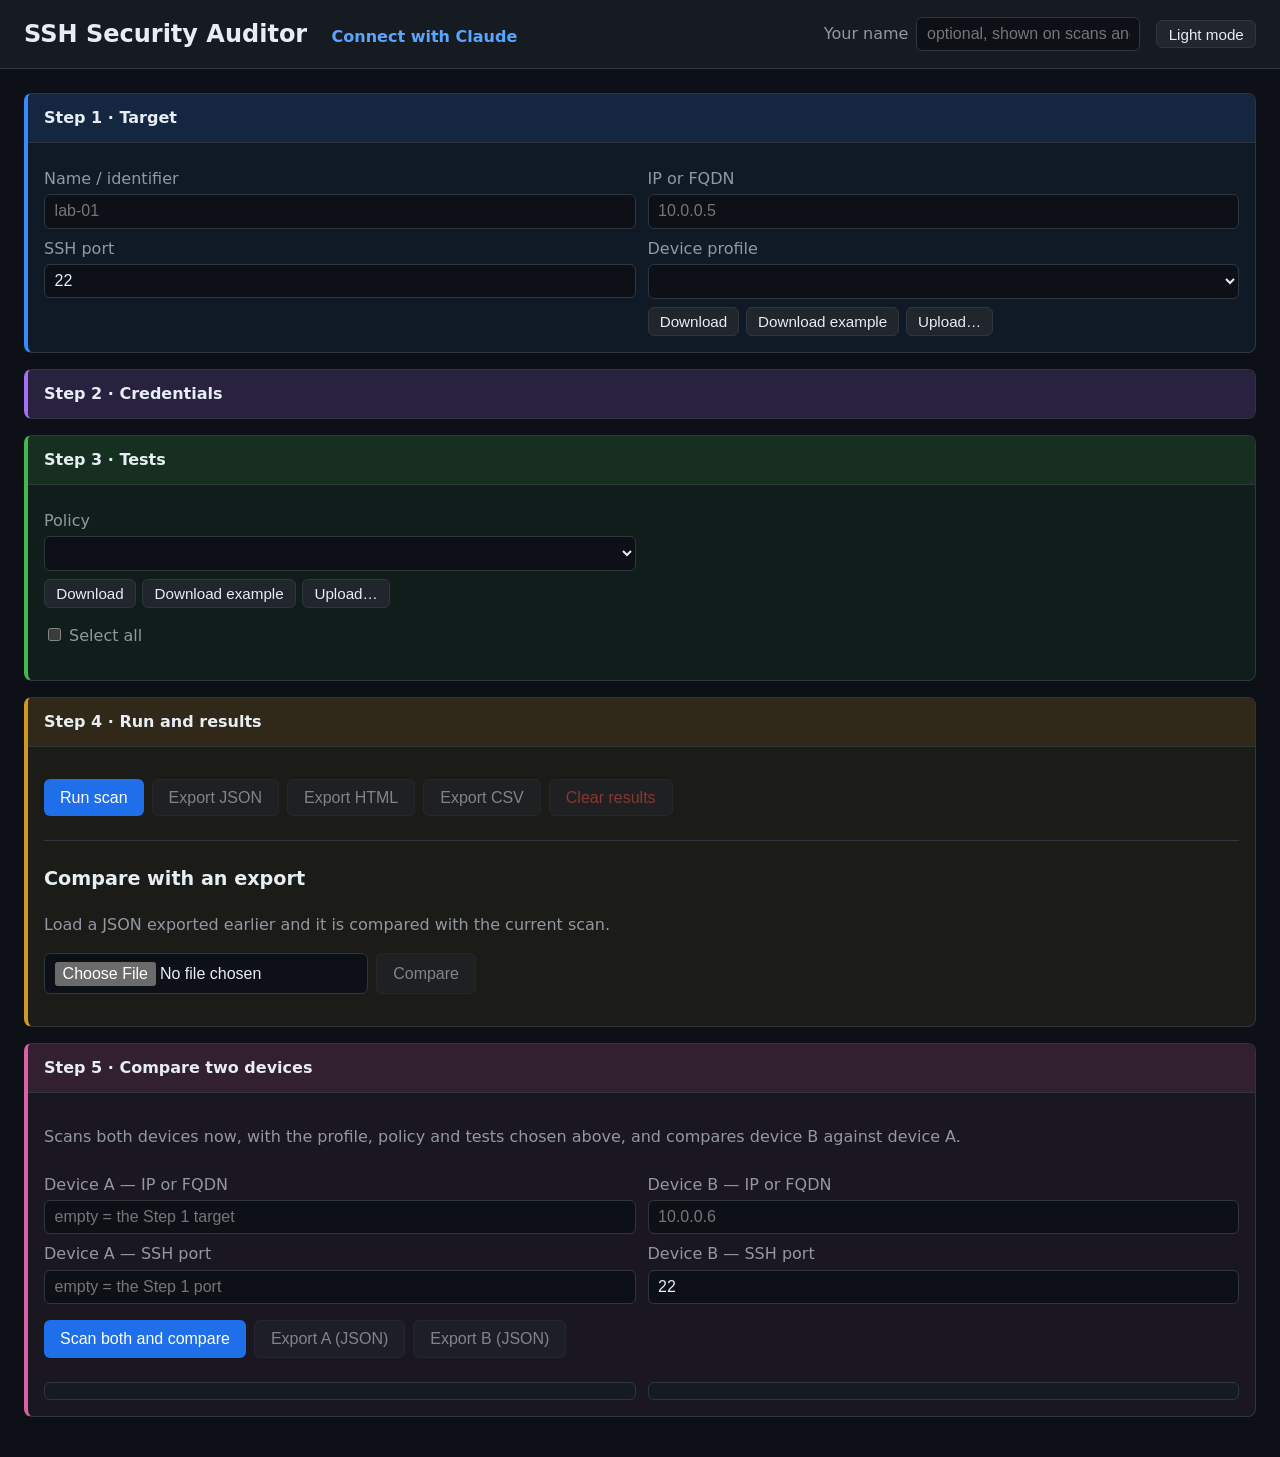
==== ssh_auditor/web/static/index.html @ 2189fa5f "naal2" ====
<!doctype html>
<html lang="en">
<head>
  <meta charset="utf-8">
  <meta name="viewport" content="width=device-width, initial-scale=1">
  <title>SSH Security Auditor</title>
  <script>
    // Dark by default; apply a saved "light" choice before the page paints.
    try { if (localStorage.getItem("sshAuditor.theme") === "light") document.documentElement.dataset.theme = "light"; } catch (_) {}
  </script>
  <style>
    :root { color-scheme:dark;
            --fg:#e6edf3; --mut:#9198a1; --bd:#30363d; --bg:#0d1117; --pan:#161b22; --btn:#21262d;
            --pass:#3fb950; --warn:#d29922; --fail:#f85149; --info:#58a6ff; --skip:#9198a1; }
    :root[data-theme="light"] { color-scheme:light;
            --fg:#1f2328; --mut:#59636e; --bd:#d0d7de; --bg:#ffffff; --pan:#f6f8fa; --btn:#f6f8fa;
            --pass:#1a7f37; --warn:#9a6700; --fail:#cf222e; --info:#0969da; --skip:#59636e; }
    * { box-sizing:border-box; }
    body { font-family:system-ui,-apple-system,sans-serif; margin:0; color:var(--fg);
           background:var(--bg); line-height:1.5; }
    header { background:var(--pan); border-bottom:1px solid var(--bd); padding:1rem 1.5rem;
             display:flex; align-items:center; gap:1rem; flex-wrap:wrap; }
    header h1 { margin:0; font-size:1.5rem; flex:1; }
    header a { color:var(--info); text-decoration:none; font-size:1rem; margin-left:1rem; }
    header .me { display:flex; align-items:center; gap:.5rem; margin:0; color:var(--mut); }
    header .me input { width:14rem; }
    main { padding:1.5rem; }
    /* Each step has its own accent; tints are mixed with the theme background, so they
       work in dark and light. */
    .step { --accent:var(--info); border:1px solid var(--bd); border-left:4px solid var(--accent);
            border-radius:8px; margin-bottom:1rem;
            background:color-mix(in srgb, var(--accent) 7%, var(--bg)); }
    .step.s1 { --accent:#388bfd; } .step.s2 { --accent:#a371f7; } .step.s3 { --accent:#3fb950; }
    .step.s4 { --accent:#d29922; } .step.s5 { --accent:#db61a2; }
    .step > summary { cursor:pointer; padding:.75rem 1rem; font-weight:600; list-style:none;
                      background:color-mix(in srgb, var(--accent) 18%, var(--bg)); border-radius:4px 8px 8px 4px; }
    .step[open] > summary { border-bottom:1px solid var(--bd); border-radius:4px 8px 0 0; }
    .step > div { padding:1rem; }
    label { display:block; font-size:1rem; color:var(--mut); margin:.5rem 0 .2rem; }
    input, select { width:100%; padding:.45rem .6rem; border:1px solid var(--bd); border-radius:6px;
                    font-size:1rem; background:var(--bg); color:var(--fg); }
    .row { display:grid; grid-template-columns:1fr 1fr; gap:.75rem; }
    .tests { display:grid; grid-template-columns:1fr; gap:.4rem; }
    .tests label { display:flex; align-items:center; gap:.5rem; color:var(--fg); margin:0;
                   font-size:1.05rem; }
    .tests input { width:auto; }
    button { background:#1f6feb; color:#fff; border:0; border-radius:6px; padding:.55rem 1rem;
             font-size:1rem; cursor:pointer; }
    button.sec { background:var(--btn); color:var(--fg); border:1px solid var(--bd); }
    button.small { padding:.3rem .7rem; font-size:.95rem; }
    button.danger { color:var(--fail); }
    button:disabled { opacity:.5; cursor:not-allowed; }
    .bar { display:flex; gap:.5rem; flex-wrap:wrap; margin:1rem 0; }
    .tools { display:flex; gap:.4rem; flex-wrap:wrap; margin-top:.5rem; }
    .itemmeta { margin-top:.3rem; }
    .ok { color:var(--pass); } .err { color:var(--fail); }
    .muted { color:var(--mut); font-size:1rem; }
    table { border-collapse:collapse; width:100%; margin-top:.5rem; }
    th,td { border:1px solid var(--bd); padding:.4rem .6rem; text-align:left; font-size:1rem;
            vertical-align:top; overflow-wrap:break-word; }
    .tw { overflow-x:auto; }
    th { background:var(--pan); }
    .st { font-weight:700; white-space:nowrap; }
    .PASS{color:var(--pass)} .WARN{color:var(--warn)} .FAIL{color:var(--fail)}
    .ERROR{color:var(--fail)} .INFO{color:var(--info)} .SKIP{color:var(--skip)}
    #log, .log { font-family:ui-monospace,monospace; font-size:.95rem; background:var(--pan);
           border:1px solid var(--bd); border-radius:6px; padding:.5rem; max-height:150px;
           overflow:auto; white-space:pre-wrap; margin:0; }
    .logtitle { font-weight:600; margin:.5rem 0 .25rem; }
    tr.chg td { background:rgba(56,139,253,.10); }
    .cmph { margin:1.75rem 0 .25rem; font-size:1.1rem; }
    .mono { font-family:ui-monospace,monospace; font-size:.9rem; }
    .hash { overflow-wrap:anywhere; }
    .only { background:color-mix(in srgb, var(--warn) 28%, transparent); border-radius:3px; padding:0 .2rem; }
    td details > summary { cursor:pointer; color:var(--mut); }
  </style>
</head>
<body>
  <header>
    <h1>SSH Security Auditor
      <a href="/claude.html">Connect with Claude</a>
    </h1>
    <label class="me">Your name
      <input id="engineer" placeholder="optional, shown on scans and uploads" autocomplete="name">
    </label>
    <button class="sec small" id="themeBtn" type="button">Light mode</button>
  </header>
  <main>
    <details class="step s1" open>
      <summary>Step 1 · Target</summary>
      <div>
        <div class="row">
          <div><label for="name">Name / identifier</label><input id="name" placeholder="lab-01"></div>
          <div><label for="host">IP or FQDN</label><input id="host" placeholder="10.0.0.5"></div>
        </div>
        <div class="row">
          <div><label for="port">SSH port</label><input id="port" type="number" value="22"></div>
          <div>
            <label for="profile">Device profile</label>
            <select id="profile"></select>
            <div class="itemmeta muted" id="profileMeta"></div>
            <div class="tools" data-kind="profiles">
              <button class="sec small" data-act="download">Download</button>
              <button class="sec small" data-act="example">Download example</button>
              <button class="sec small" data-act="upload">Upload…</button>
              <button class="sec small danger" data-act="delete" hidden>Delete</button>
              <input type="file" accept=".yaml,.yml" hidden>
            </div>
            <div class="muted" id="profileMsg"></div>
          </div>
        </div>
      </div>
    </details>

    <details class="step s2">
      <summary>Step 2 · Credentials</summary>
      <div>
        <p class="muted">Phase 1 only runs unauthenticated tests (negotiation and network
        inventory). Login arrives in Phase 3; a <strong>Save</strong> button will appear here
        to remember the password in this browser.</p>
      </div>
    </details>

    <details class="step s3" open>
      <summary>Step 3 · Tests</summary>
      <div>
        <div class="row">
          <div>
            <label for="policy">Policy</label>
            <select id="policy"></select>
            <div class="itemmeta muted" id="policyMeta"></div>
            <div class="tools" data-kind="policies">
              <button class="sec small" data-act="download">Download</button>
              <button class="sec small" data-act="example">Download example</button>
              <button class="sec small" data-act="upload">Upload…</button>
              <button class="sec small danger" data-act="delete" hidden>Delete</button>
              <input type="file" accept=".yaml,.yml" hidden>
            </div>
            <div class="muted" id="policyMsg"></div>
          </div>
        </div>
        <div class="bar">
          <label style="margin:0"><input type="checkbox" id="selall" style="width:auto"> Select all</label>
        </div>
        <div class="tests" id="tests"></div>
      </div>
    </details>

    <details class="step s4" open>
      <summary>Step 4 · Run and results</summary>
      <div>
        <div class="bar">
          <button id="run">Run scan</button>
          <button class="sec" id="exportJson" disabled>Export JSON</button>
          <button class="sec" id="exportHtml" disabled>Export HTML</button>
          <button class="sec" id="exportCsv" disabled>Export CSV</button>
          <button class="sec danger" id="clearResults" disabled>Clear results</button>
        </div>
        <div id="status" class="muted"></div>
        <div id="log" hidden></div>
        <div id="results"></div>
        <hr style="margin:1.5rem 0;border:0;border-top:1px solid var(--bd)">
        <h3 style="font-size:1.2rem">Compare with an export</h3>
        <p class="muted">Load a JSON exported earlier and it is compared with the current scan.</p>
        <div class="bar">
          <input type="file" id="cmpFile" accept="application/json" style="width:auto">
          <button class="sec" id="cmpBtn" disabled>Compare</button>
        </div>
        <div id="compare"></div>
      </div>
    </details>

    <details class="step s5" open>
      <summary>Step 5 · Compare two devices</summary>
      <div>
        <p class="muted">Scans both devices now, with the profile, policy and tests chosen
        above, and compares device B against device A.</p>
        <div class="row">
          <div><label for="hostA">Device A — IP or FQDN</label>
            <input id="hostA" placeholder="empty = the Step 1 target"></div>
          <div><label for="hostB">Device B — IP or FQDN</label>
            <input id="hostB" placeholder="10.0.0.6"></div>
        </div>
        <div class="row">
          <div><label for="portA">Device A — SSH port</label>
            <input id="portA" type="number" placeholder="empty = the Step 1 port"></div>
          <div><label for="portB">Device B — SSH port</label>
            <input id="portB" type="number" value="22"></div>
        </div>
        <div class="bar">
          <button id="liveRun">Scan both and compare</button>
          <button class="sec" id="liveExportA" disabled>Export A (JSON)</button>
          <button class="sec" id="liveExportB" disabled>Export B (JSON)</button>
        </div>
        <div id="liveStatus" class="muted"></div>
        <div class="row" id="liveLogs" hidden>
          <div><div class="logtitle" id="logTitleA"></div><pre id="logA" class="log"></pre></div>
          <div><div class="logtitle" id="logTitleB"></div><pre id="logB" class="log"></pre></div>
        </div>
        <div id="liveCompare"></div>
      </div>
    </details>
  </main>
  <script src="/theme.js"></script>
  <script src="/app.js"></script>
</body>
</html>
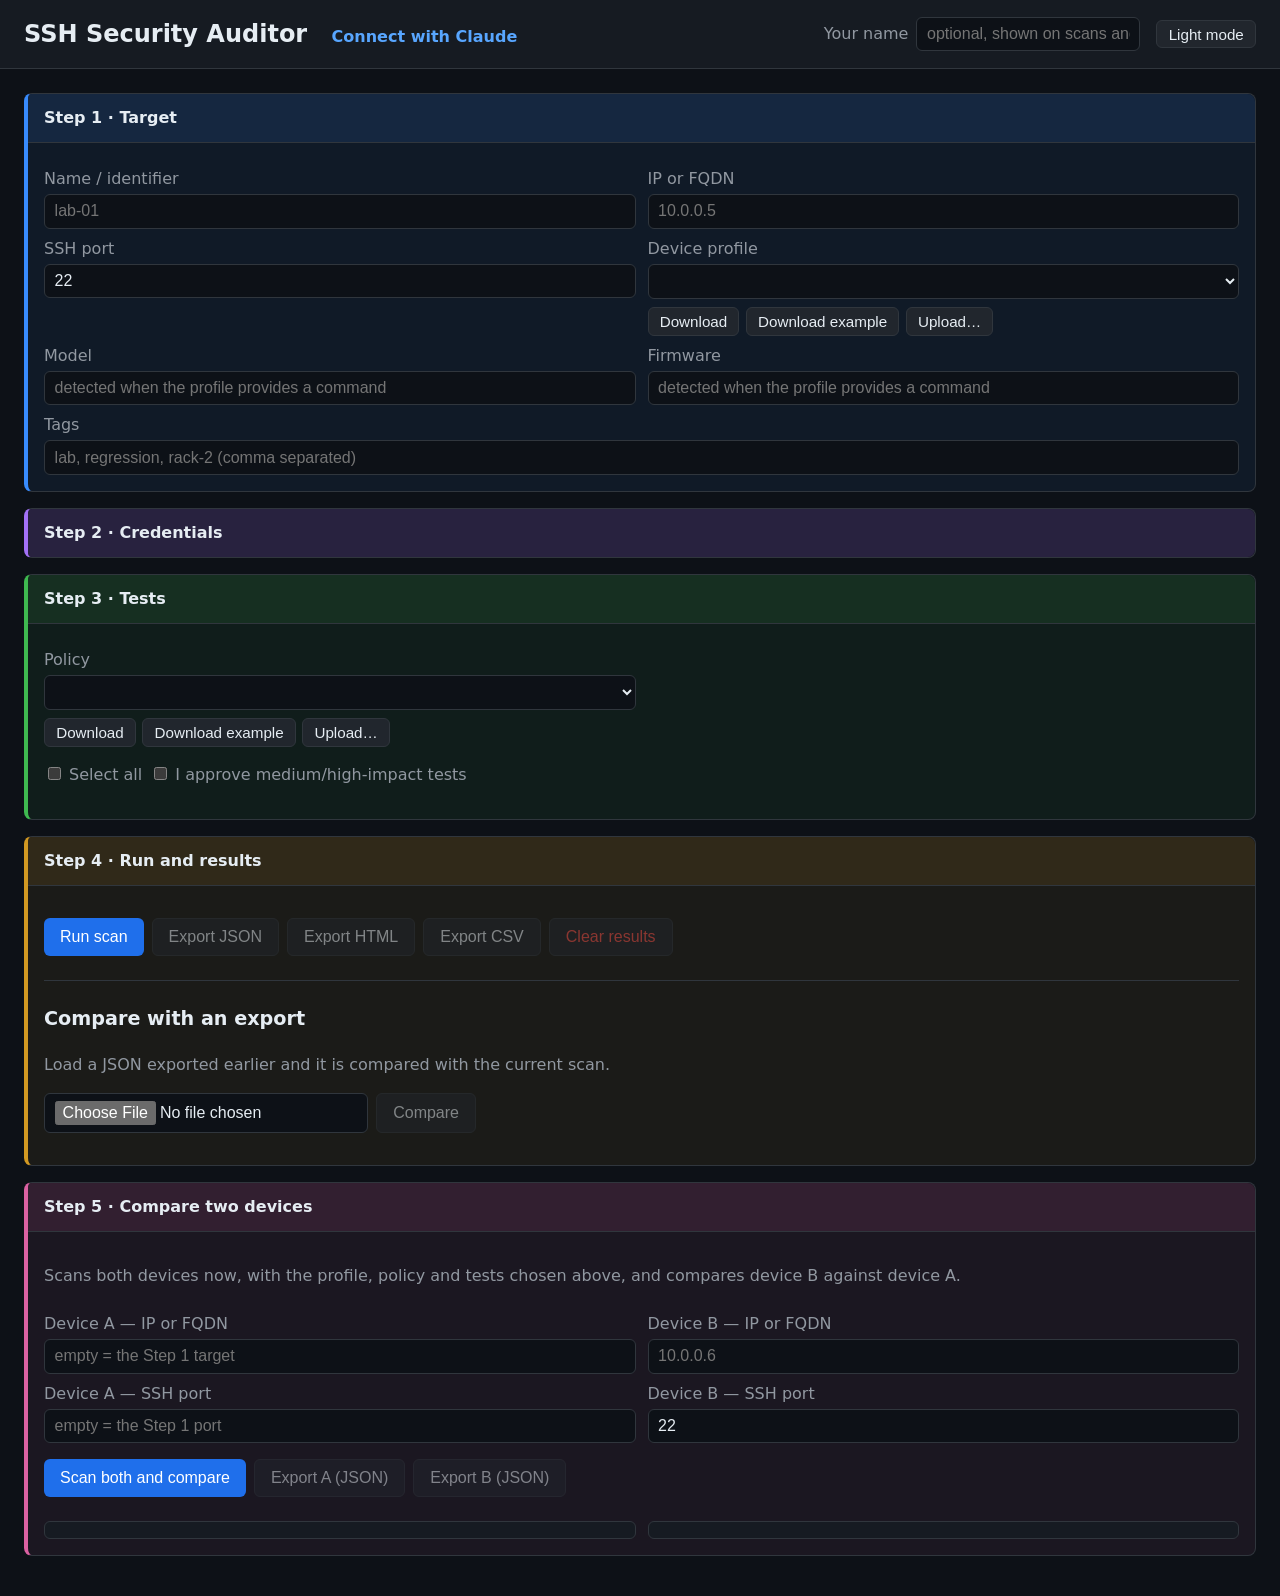
==== commit 95b60217: "ss" ====
--- a/ssh_auditor/web/static/index.html
+++ b/ssh_auditor/web/static/index.html
@@ -37,8 +37,9 @@
     .step[open] > summary { border-bottom:1px solid var(--bd); border-radius:4px 8px 0 0; }
     .step > div { padding:1rem; }
     label { display:block; font-size:1rem; color:var(--mut); margin:.5rem 0 .2rem; }
-    input, select { width:100%; padding:.45rem .6rem; border:1px solid var(--bd); border-radius:6px;
+    input, select, textarea { width:100%; padding:.45rem .6rem; border:1px solid var(--bd); border-radius:6px;
                     font-size:1rem; background:var(--bg); color:var(--fg); }
+    textarea { min-height:7rem; resize:vertical; font-family:ui-monospace,monospace; }
     .row { display:grid; grid-template-columns:1fr 1fr; gap:.75rem; }
     .tests { display:grid; grid-template-columns:1fr; gap:.4rem; }
     .tests label { display:flex; align-items:center; gap:.5rem; color:var(--fg); margin:0;
@@ -94,7 +95,7 @@
           <div><label for="host">IP or FQDN</label><input id="host" placeholder="10.0.0.5"></div>
         </div>
         <div class="row">
-          <div><label for="port">SSH port</label><input id="port" type="number" value="22"></div>
+          <div><label for="port">SSH port</label><input id="port" type="number" min="1" max="65535" value="22"></div>
           <div>
             <label for="profile">Device profile</label>
             <select id="profile"></select>
@@ -109,15 +110,63 @@
             <div class="muted" id="profileMsg"></div>
           </div>
         </div>
+        <div class="row">
+          <div><label for="model">Model</label><input id="model" placeholder="detected when the profile provides a command"></div>
+          <div><label for="firmware">Firmware</label><input id="firmware" placeholder="detected when the profile provides a command"></div>
+        </div>
+        <label for="tags">Tags</label><input id="tags" placeholder="lab, regression, rack-2 (comma separated)">
       </div>
     </details>
 
     <details class="step s2">
       <summary>Step 2 · Credentials</summary>
       <div>
-        <p class="muted">Phase 1 only runs unauthenticated tests (negotiation and network
-        inventory). Login arrives in Phase 3; a <strong>Save</strong> button will appear here
-        to remember the password in this browser.</p>
+        <p class="muted">Credentials are sent only with this scan. <strong>Save</strong>
+        stores them as plain text in this browser for the current host and port;
+        <strong>Forget</strong> removes that saved entry.</p>
+        <div class="row">
+          <div><label for="authMethod">Authentication</label>
+            <select id="authMethod">
+              <option value="none">No authentication / username only</option>
+              <option value="password">Username and password</option>
+              <option value="private_key">Private key</option>
+              <option value="certificate">SSH certificate</option>
+              <option value="keyboard_interactive">Keyboard-interactive</option>
+            </select>
+          </div>
+          <div class="credential-field" data-methods="none password private_key certificate keyboard_interactive">
+            <label for="authUsername">Username</label>
+            <input id="authUsername" autocomplete="username">
+          </div>
+        </div>
+        <div class="credential-field" data-methods="password">
+          <label for="authPassword">Password</label>
+          <input id="authPassword" type="password" autocomplete="current-password">
+        </div>
+        <div class="credential-field" data-methods="private_key certificate">
+          <label for="authPrivateKey">Private key</label>
+          <textarea id="authPrivateKey" autocomplete="off" spellcheck="false"
+                    placeholder="-----BEGIN OPENSSH PRIVATE KEY-----"></textarea>
+        </div>
+        <div class="credential-field" data-methods="private_key certificate">
+          <label for="authPassphrase">Private-key passphrase (optional)</label>
+          <input id="authPassphrase" type="password" autocomplete="off">
+        </div>
+        <div class="credential-field" data-methods="certificate">
+          <label for="authCertificate">SSH certificate</label>
+          <textarea id="authCertificate" autocomplete="off" spellcheck="false"
+                    placeholder="ssh-ed25519-cert-v01@openssh.com …"></textarea>
+        </div>
+        <div class="credential-field" data-methods="keyboard_interactive">
+          <label for="authResponses">Keyboard-interactive responses</label>
+          <textarea id="authResponses" autocomplete="off" spellcheck="false"
+                    placeholder="One response per line, in prompt order"></textarea>
+        </div>
+        <div class="bar">
+          <button type="button" id="credentialSave">Save</button>
+          <button type="button" class="sec danger" id="credentialForget">Forget</button>
+        </div>
+        <div class="muted" id="credentialMsg"></div>
       </div>
     </details>
 
@@ -141,6 +190,8 @@
         </div>
         <div class="bar">
           <label style="margin:0"><input type="checkbox" id="selall" style="width:auto"> Select all</label>
+          <label style="margin:0"><input type="checkbox" id="confirmImpact" style="width:auto">
+            I approve medium/high-impact tests</label>
         </div>
         <div class="tests" id="tests"></div>
       </div>
@@ -183,9 +234,9 @@
         </div>
         <div class="row">
           <div><label for="portA">Device A — SSH port</label>
-            <input id="portA" type="number" placeholder="empty = the Step 1 port"></div>
+            <input id="portA" type="number" min="1" max="65535" placeholder="empty = the Step 1 port"></div>
           <div><label for="portB">Device B — SSH port</label>
-            <input id="portB" type="number" value="22"></div>
+            <input id="portB" type="number" min="1" max="65535" value="22"></div>
         </div>
         <div class="bar">
           <button id="liveRun">Scan both and compare</button>
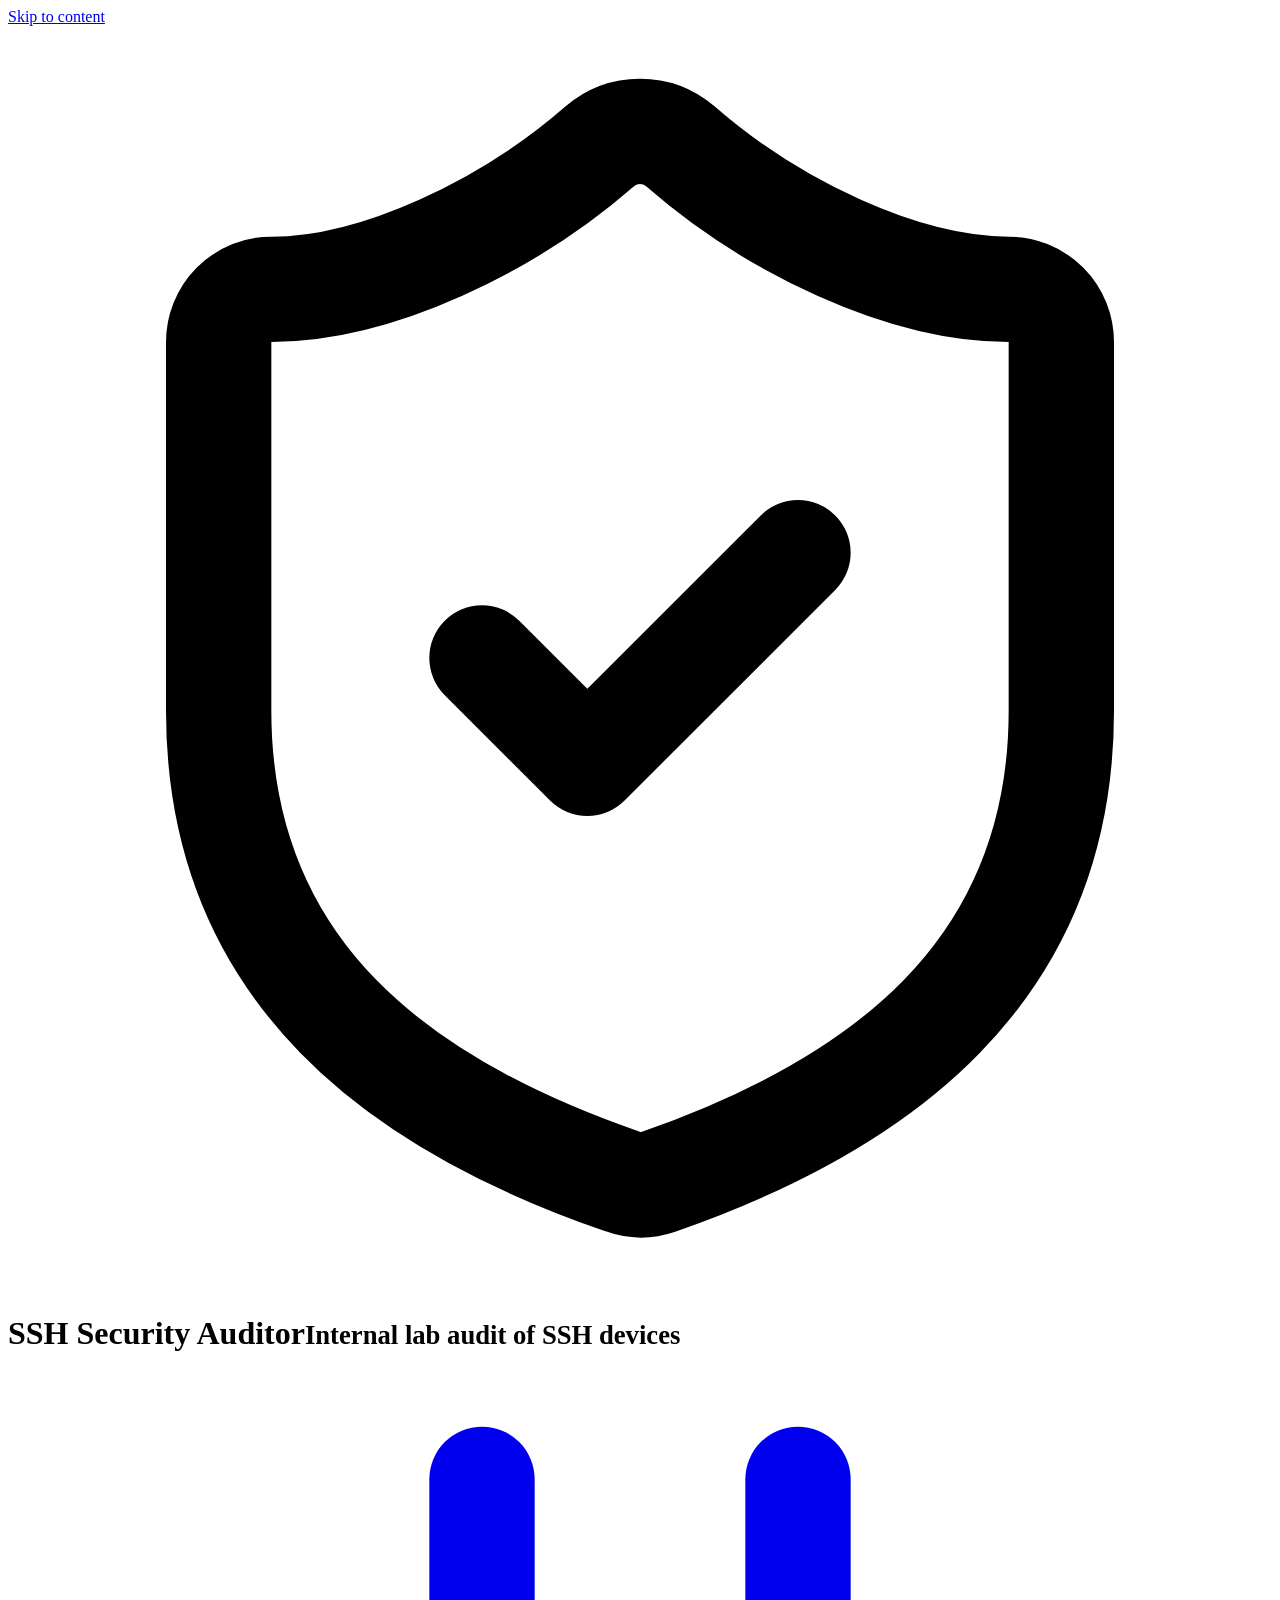
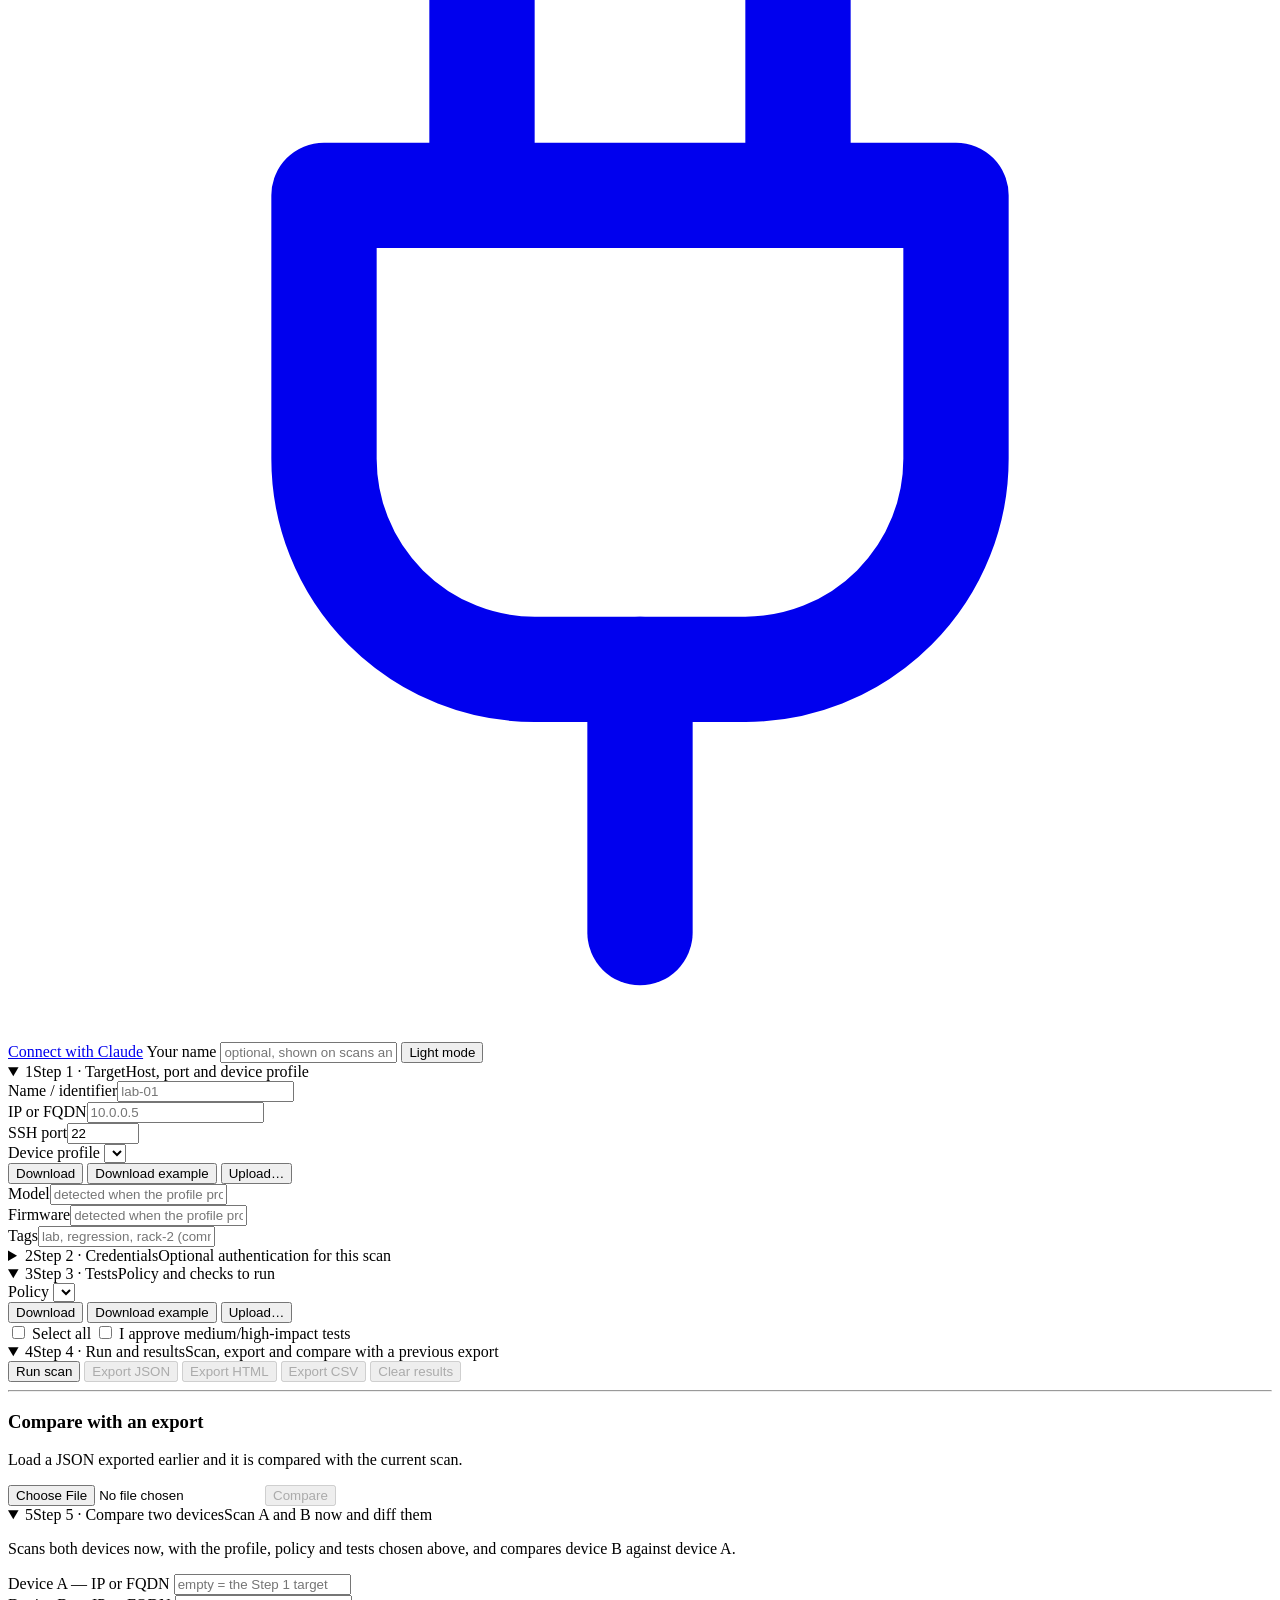
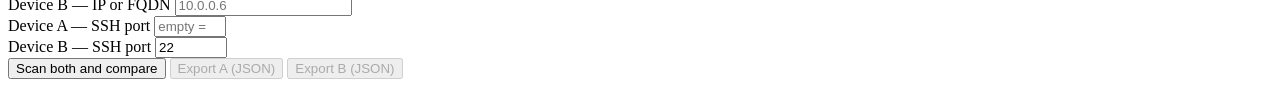
==== commit a9ad98c8: "naal2" ====
--- a/ssh_auditor/web/static/index.html
+++ b/ssh_auditor/web/static/index.html
@@ -8,87 +8,30 @@
     // Dark by default; apply a saved "light" choice before the page paints.
     try { if (localStorage.getItem("sshAuditor.theme") === "light") document.documentElement.dataset.theme = "light"; } catch (_) {}
   </script>
-  <style>
-    :root { color-scheme:dark;
-            --fg:#e6edf3; --mut:#9198a1; --bd:#30363d; --bg:#0d1117; --pan:#161b22; --btn:#21262d;
-            --pass:#3fb950; --warn:#d29922; --fail:#f85149; --info:#58a6ff; --skip:#9198a1; }
-    :root[data-theme="light"] { color-scheme:light;
-            --fg:#1f2328; --mut:#59636e; --bd:#d0d7de; --bg:#ffffff; --pan:#f6f8fa; --btn:#f6f8fa;
-            --pass:#1a7f37; --warn:#9a6700; --fail:#cf222e; --info:#0969da; --skip:#59636e; }
-    * { box-sizing:border-box; }
-    body { font-family:system-ui,-apple-system,sans-serif; margin:0; color:var(--fg);
-           background:var(--bg); line-height:1.5; }
-    header { background:var(--pan); border-bottom:1px solid var(--bd); padding:1rem 1.5rem;
-             display:flex; align-items:center; gap:1rem; flex-wrap:wrap; }
-    header h1 { margin:0; font-size:1.5rem; flex:1; }
-    header a { color:var(--info); text-decoration:none; font-size:1rem; margin-left:1rem; }
-    header .me { display:flex; align-items:center; gap:.5rem; margin:0; color:var(--mut); }
-    header .me input { width:14rem; }
-    main { padding:1.5rem; }
-    /* Each step has its own accent; tints are mixed with the theme background, so they
-       work in dark and light. */
-    .step { --accent:var(--info); border:1px solid var(--bd); border-left:4px solid var(--accent);
-            border-radius:8px; margin-bottom:1rem;
-            background:color-mix(in srgb, var(--accent) 7%, var(--bg)); }
-    .step.s1 { --accent:#388bfd; } .step.s2 { --accent:#a371f7; } .step.s3 { --accent:#3fb950; }
-    .step.s4 { --accent:#d29922; } .step.s5 { --accent:#db61a2; }
-    .step > summary { cursor:pointer; padding:.75rem 1rem; font-weight:600; list-style:none;
-                      background:color-mix(in srgb, var(--accent) 18%, var(--bg)); border-radius:4px 8px 8px 4px; }
-    .step[open] > summary { border-bottom:1px solid var(--bd); border-radius:4px 8px 0 0; }
-    .step > div { padding:1rem; }
-    label { display:block; font-size:1rem; color:var(--mut); margin:.5rem 0 .2rem; }
-    input, select, textarea { width:100%; padding:.45rem .6rem; border:1px solid var(--bd); border-radius:6px;
-                    font-size:1rem; background:var(--bg); color:var(--fg); }
-    textarea { min-height:7rem; resize:vertical; font-family:ui-monospace,monospace; }
-    .row { display:grid; grid-template-columns:1fr 1fr; gap:.75rem; }
-    .tests { display:grid; grid-template-columns:1fr; gap:.4rem; }
-    .tests label { display:flex; align-items:center; gap:.5rem; color:var(--fg); margin:0;
-                   font-size:1.05rem; }
-    .tests input { width:auto; }
-    button { background:#1f6feb; color:#fff; border:0; border-radius:6px; padding:.55rem 1rem;
-             font-size:1rem; cursor:pointer; }
-    button.sec { background:var(--btn); color:var(--fg); border:1px solid var(--bd); }
-    button.small { padding:.3rem .7rem; font-size:.95rem; }
-    button.danger { color:var(--fail); }
-    button:disabled { opacity:.5; cursor:not-allowed; }
-    .bar { display:flex; gap:.5rem; flex-wrap:wrap; margin:1rem 0; }
-    .tools { display:flex; gap:.4rem; flex-wrap:wrap; margin-top:.5rem; }
-    .itemmeta { margin-top:.3rem; }
-    .ok { color:var(--pass); } .err { color:var(--fail); }
-    .muted { color:var(--mut); font-size:1rem; }
-    table { border-collapse:collapse; width:100%; margin-top:.5rem; }
-    th,td { border:1px solid var(--bd); padding:.4rem .6rem; text-align:left; font-size:1rem;
-            vertical-align:top; overflow-wrap:break-word; }
-    .tw { overflow-x:auto; }
-    th { background:var(--pan); }
-    .st { font-weight:700; white-space:nowrap; }
-    .PASS{color:var(--pass)} .WARN{color:var(--warn)} .FAIL{color:var(--fail)}
-    .ERROR{color:var(--fail)} .INFO{color:var(--info)} .SKIP{color:var(--skip)}
-    #log, .log { font-family:ui-monospace,monospace; font-size:.95rem; background:var(--pan);
-           border:1px solid var(--bd); border-radius:6px; padding:.5rem; max-height:150px;
-           overflow:auto; white-space:pre-wrap; margin:0; }
-    .logtitle { font-weight:600; margin:.5rem 0 .25rem; }
-    tr.chg td { background:rgba(56,139,253,.10); }
-    .cmph { margin:1.75rem 0 .25rem; font-size:1.1rem; }
-    .mono { font-family:ui-monospace,monospace; font-size:.9rem; }
-    .hash { overflow-wrap:anywhere; }
-    .only { background:color-mix(in srgb, var(--warn) 28%, transparent); border-radius:3px; padding:0 .2rem; }
-    td details > summary { cursor:pointer; color:var(--mut); }
-  </style>
+  <link rel="stylesheet" href="/style.css">
 </head>
 <body>
-  <header>
-    <h1>SSH Security Auditor
-      <a href="/claude.html">Connect with Claude</a>
-    </h1>
-    <label class="me">Your name
-      <input id="engineer" placeholder="optional, shown on scans and uploads" autocomplete="name">
-    </label>
-    <button class="sec small" id="themeBtn" type="button">Light mode</button>
+  <a class="skip" href="#main">Skip to content</a>
+  <header class="topbar">
+    <div class="topbar-in">
+      <div class="brand">
+        <svg viewBox="0 0 24 24" fill="none" stroke="currentColor" stroke-width="2" stroke-linecap="round"
+             stroke-linejoin="round" aria-hidden="true"><path d="M20 13c0 5-3.5 7.5-7.66 8.95a1 1 0 0 1-.67-.01C7.5 20.5 4 18 4 13V6a1 1 0 0 1 1-1c2 0 4.5-1.2 6.24-2.72a1.17 1.17 0 0 1 1.52 0C14.51 3.81 17 5 19 5a1 1 0 0 1 1 1z"/><path d="m9 12 2 2 4-4"/></svg>
+        <h1>SSH Security Auditor<small>Internal lab audit of SSH devices</small></h1>
+      </div>
+      <a class="navlink" href="/claude.html">
+        <svg viewBox="0 0 24 24" fill="none" stroke="currentColor" stroke-width="2" stroke-linecap="round"
+             stroke-linejoin="round" aria-hidden="true"><path d="M12 22v-5"/><path d="M9 8V2"/><path d="M15 8V2"/><path d="M18 8v5a4 4 0 0 1-4 4h-4a4 4 0 0 1-4-4V8Z"/></svg>
+        Connect with Claude</a>
+      <label class="me">Your name
+        <input id="engineer" placeholder="optional, shown on scans and uploads" autocomplete="name">
+      </label>
+      <button class="sec small" id="themeBtn" type="button">Light mode</button>
+    </div>
   </header>
-  <main>
+  <main id="main">
     <details class="step s1" open>
-      <summary>Step 1 · Target</summary>
+      <summary><span class="num" aria-hidden="true">1</span><span class="ttl"><span class="visually-hidden">Step 1 · </span>Target</span><span class="hint">Host, port and device profile</span></summary>
       <div>
         <div class="row">
           <div><label for="name">Name / identifier</label><input id="name" placeholder="lab-01"></div>
@@ -119,11 +62,12 @@
     </details>
 
     <details class="step s2">
-      <summary>Step 2 · Credentials</summary>
-      <div>
-        <p class="muted">Credentials are sent only with this scan. <strong>Save</strong>
+      <summary><span class="num" aria-hidden="true">2</span><span class="ttl"><span class="visually-hidden">Step 2 · </span>Credentials</span><span class="hint">Optional authentication for this scan</span></summary>
+      <div>
+        <p class="note">Credentials are sent only with this scan. <strong>Save</strong>
         stores them as plain text in this browser for the current host and port;
-        <strong>Forget</strong> removes that saved entry.</p>
+        <strong>Forget</strong> removes that saved entry. This phase does not pin the
+        server host key; use credentials only on the authorised internal lab network.</p>
         <div class="row">
           <div><label for="authMethod">Authentication</label>
             <select id="authMethod">
@@ -171,7 +115,7 @@
     </details>
 
     <details class="step s3" open>
-      <summary>Step 3 · Tests</summary>
+      <summary><span class="num" aria-hidden="true">3</span><span class="ttl"><span class="visually-hidden">Step 3 · </span>Tests</span><span class="hint">Policy and checks to run</span></summary>
       <div>
         <div class="row">
           <div>
@@ -189,8 +133,8 @@
           </div>
         </div>
         <div class="bar">
-          <label style="margin:0"><input type="checkbox" id="selall" style="width:auto"> Select all</label>
-          <label style="margin:0"><input type="checkbox" id="confirmImpact" style="width:auto">
+          <label class="check"><input type="checkbox" id="selall"> Select all</label>
+          <label class="check"><input type="checkbox" id="confirmImpact">
             I approve medium/high-impact tests</label>
         </div>
         <div class="tests" id="tests"></div>
@@ -198,7 +142,7 @@
     </details>
 
     <details class="step s4" open>
-      <summary>Step 4 · Run and results</summary>
+      <summary><span class="num" aria-hidden="true">4</span><span class="ttl"><span class="visually-hidden">Step 4 · </span>Run and results</span><span class="hint">Scan, export and compare with a previous export</span></summary>
       <div>
         <div class="bar">
           <button id="run">Run scan</button>
@@ -210,11 +154,11 @@
         <div id="status" class="muted"></div>
         <div id="log" hidden></div>
         <div id="results"></div>
-        <hr style="margin:1.5rem 0;border:0;border-top:1px solid var(--bd)">
-        <h3 style="font-size:1.2rem">Compare with an export</h3>
+        <hr class="sep">
+        <h3 class="sub">Compare with an export</h3>
         <p class="muted">Load a JSON exported earlier and it is compared with the current scan.</p>
         <div class="bar">
-          <input type="file" id="cmpFile" accept="application/json" style="width:auto">
+          <input type="file" id="cmpFile" accept="application/json">
           <button class="sec" id="cmpBtn" disabled>Compare</button>
         </div>
         <div id="compare"></div>
@@ -222,7 +166,7 @@
     </details>
 
     <details class="step s5" open>
-      <summary>Step 5 · Compare two devices</summary>
+      <summary><span class="num" aria-hidden="true">5</span><span class="ttl"><span class="visually-hidden">Step 5 · </span>Compare two devices</span><span class="hint">Scan A and B now and diff them</span></summary>
       <div>
         <p class="muted">Scans both devices now, with the profile, policy and tests chosen
         above, and compares device B against device A.</p>
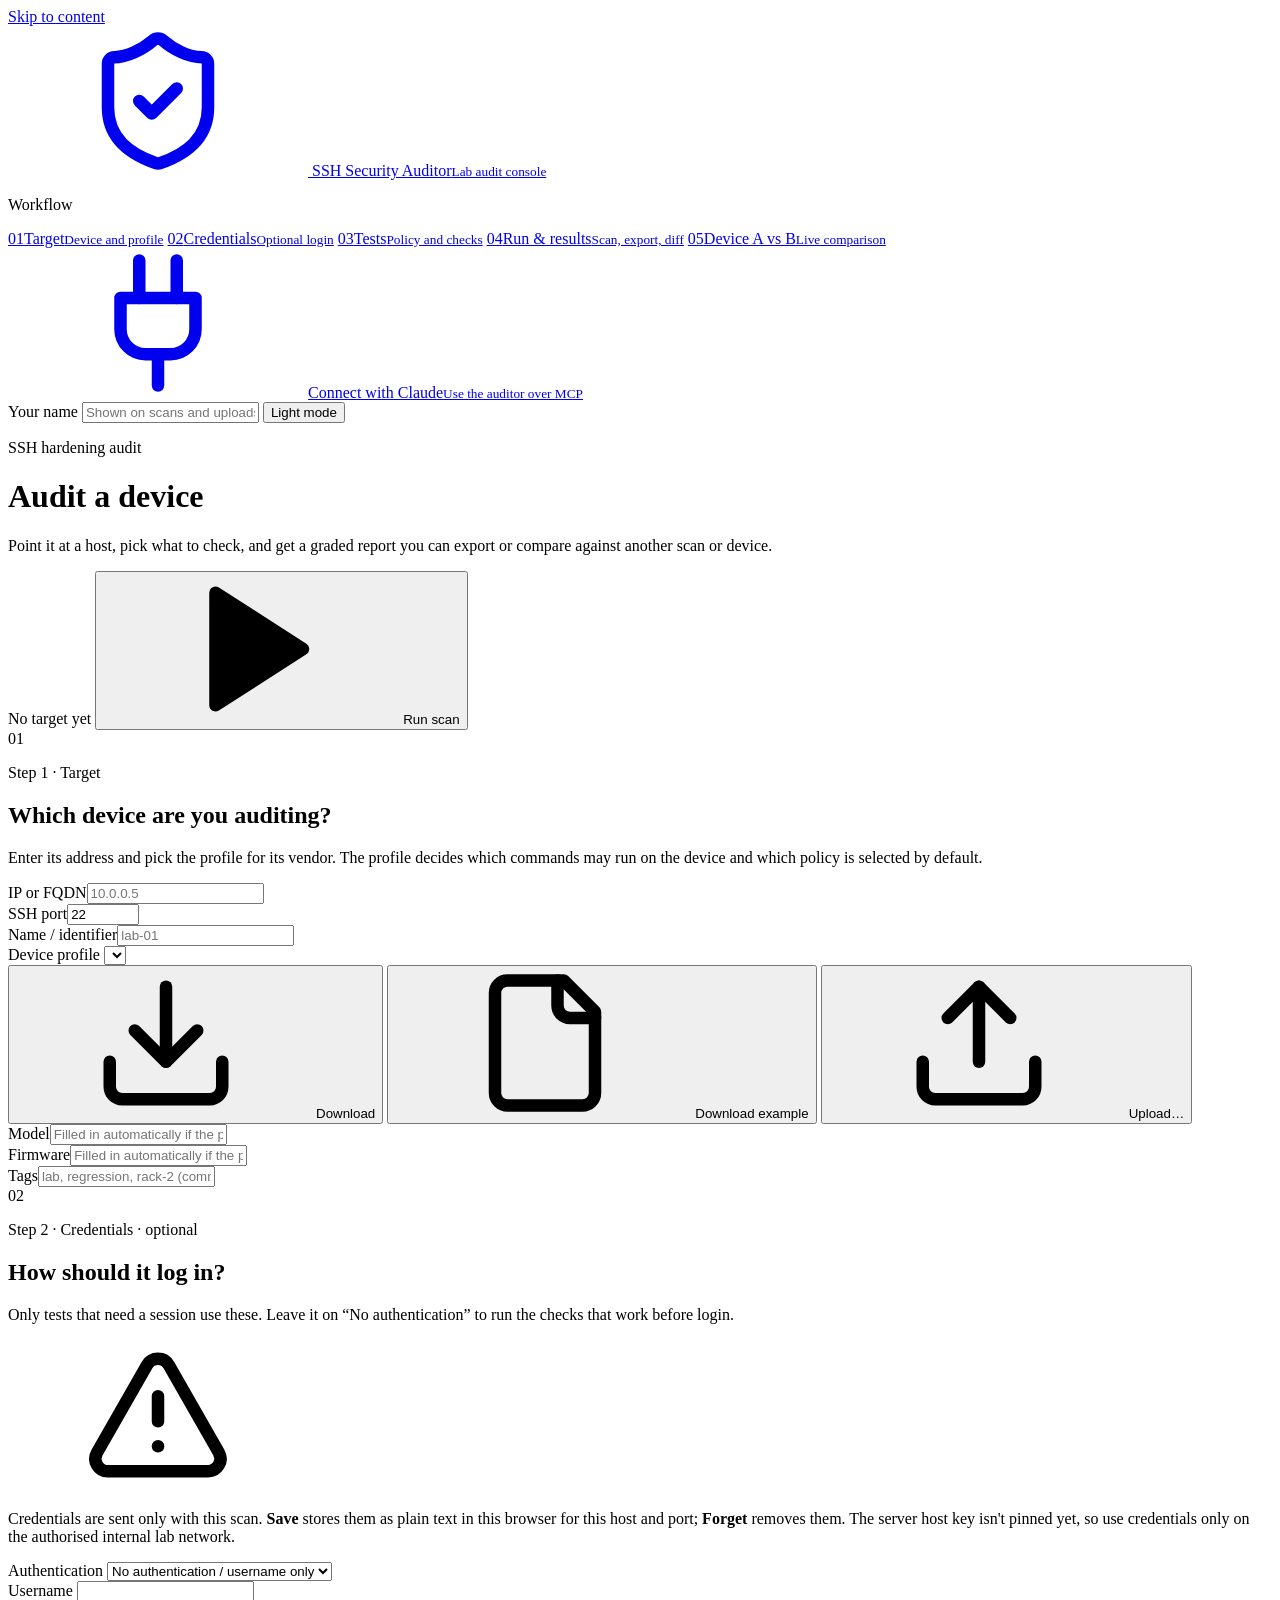
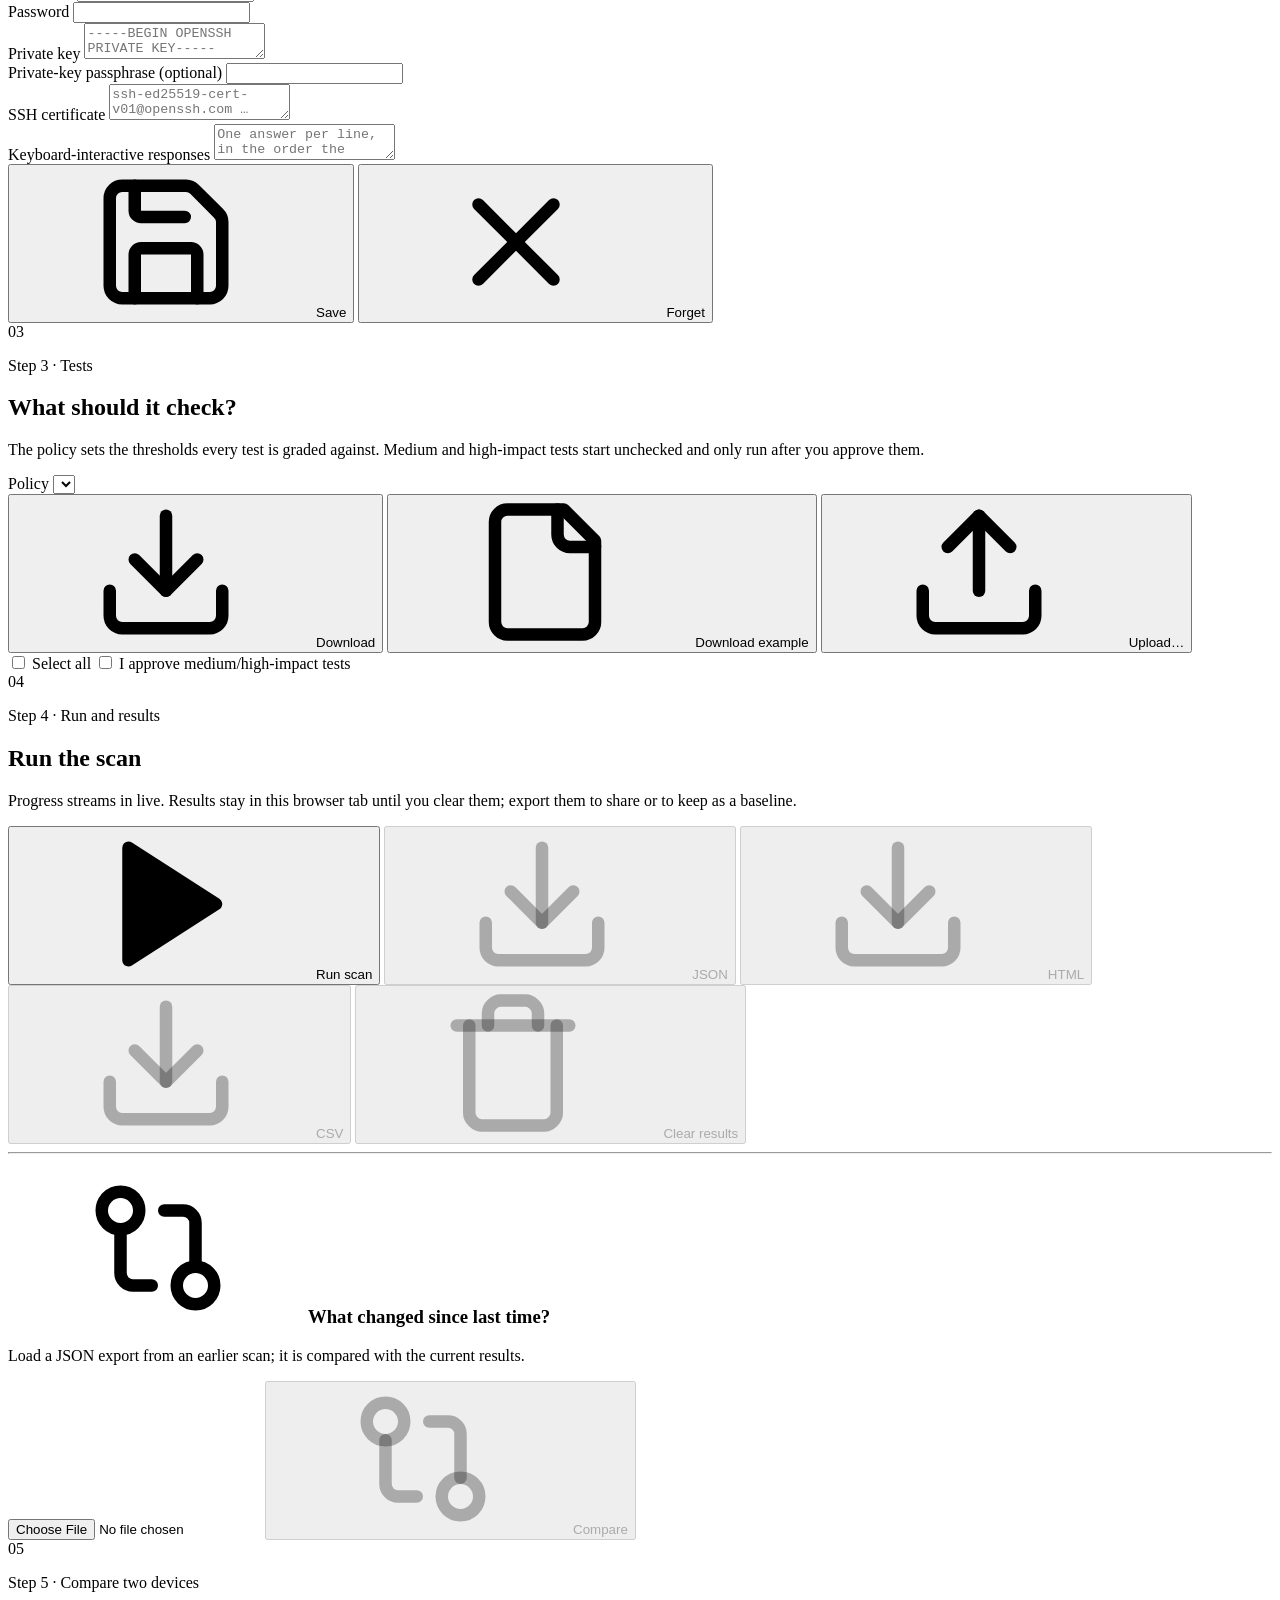
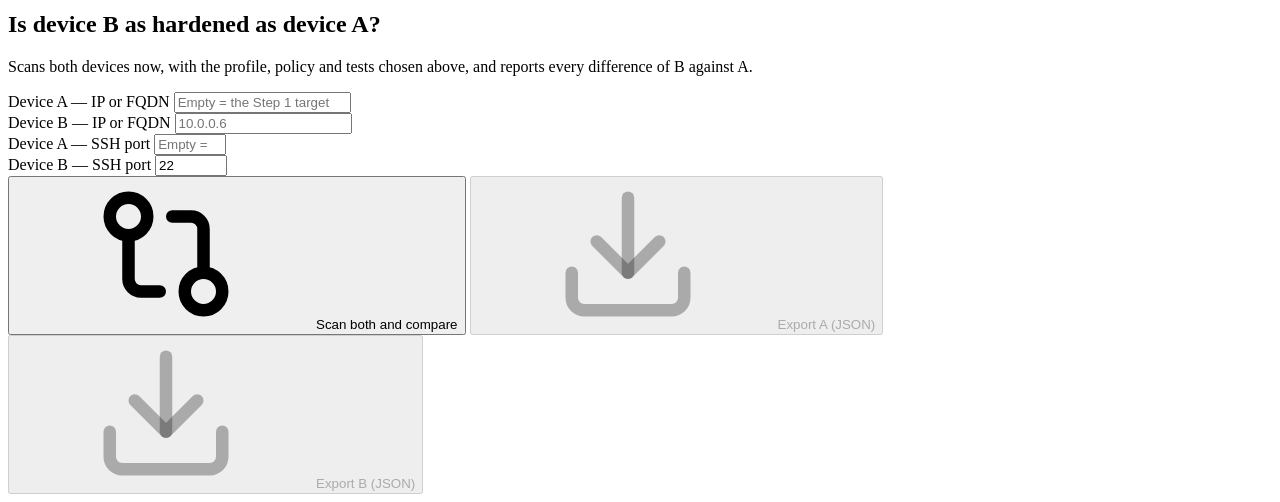
==== commit 7c70aab3: "naal2" ====
--- a/ssh_auditor/web/static/index.html
+++ b/ssh_auditor/web/static/index.html
@@ -8,195 +8,275 @@
     // Dark by default; apply a saved "light" choice before the page paints.
     try { if (localStorage.getItem("sshAuditor.theme") === "light") document.documentElement.dataset.theme = "light"; } catch (_) {}
   </script>
+  <link rel="icon" href="data:image/svg+xml,%3Csvg xmlns='http://www.w3.org/2000/svg' viewBox='0 0 24 24' fill='none' stroke='%2322d3ee' stroke-width='2' stroke-linecap='round' stroke-linejoin='round'%3E%3Cpath d='M20 13c0 5-3.5 7.5-7.66 8.95a1 1 0 0 1-.67-.01C7.5 20.5 4 18 4 13V6a1 1 0 0 1 1-1c2 0 4.5-1.2 6.24-2.72a1.17 1.17 0 0 1 1.52 0C14.51 3.81 17 5 19 5a1 1 0 0 1 1 1z'/%3E%3Cpath d='m9 12 2 2 4-4'/%3E%3C/svg%3E">
+  <link rel="preload" href="/fonts/space-grotesk.woff2" as="font" type="font/woff2" crossorigin>
   <link rel="stylesheet" href="/style.css">
 </head>
 <body>
+  <svg width="0" height="0" style="position:absolute" aria-hidden="true">
+    <defs>
+      <symbol id="i-shield" viewBox="0 0 24 24" fill="none" stroke="currentColor" stroke-width="2" stroke-linecap="round" stroke-linejoin="round"><path d="M20 13c0 5-3.5 7.5-7.66 8.95a1 1 0 0 1-.67-.01C7.5 20.5 4 18 4 13V6a1 1 0 0 1 1-1c2 0 4.5-1.2 6.24-2.72a1.17 1.17 0 0 1 1.52 0C14.51 3.81 17 5 19 5a1 1 0 0 1 1 1z"/><path d="m9 12 2 2 4-4"/></symbol>
+      <symbol id="i-play" viewBox="0 0 24 24" fill="currentColor" stroke="currentColor" stroke-width="2" stroke-linejoin="round"><polygon points="6 3 20 12 6 21 6 3"/></symbol>
+      <symbol id="i-download" viewBox="0 0 24 24" fill="none" stroke="currentColor" stroke-width="2" stroke-linecap="round" stroke-linejoin="round"><path d="M21 15v4a2 2 0 0 1-2 2H5a2 2 0 0 1-2-2v-4"/><polyline points="7 10 12 15 17 10"/><line x1="12" x2="12" y1="15" y2="3"/></symbol>
+      <symbol id="i-upload" viewBox="0 0 24 24" fill="none" stroke="currentColor" stroke-width="2" stroke-linecap="round" stroke-linejoin="round"><path d="M21 15v4a2 2 0 0 1-2 2H5a2 2 0 0 1-2-2v-4"/><polyline points="17 8 12 3 7 8"/><line x1="12" x2="12" y1="3" y2="15"/></symbol>
+      <symbol id="i-file" viewBox="0 0 24 24" fill="none" stroke="currentColor" stroke-width="2" stroke-linecap="round" stroke-linejoin="round"><path d="M15 2H6a2 2 0 0 0-2 2v16a2 2 0 0 0 2 2h12a2 2 0 0 0 2-2V7Z"/><path d="M14 2v4a2 2 0 0 0 2 2h4"/></symbol>
+      <symbol id="i-trash" viewBox="0 0 24 24" fill="none" stroke="currentColor" stroke-width="2" stroke-linecap="round" stroke-linejoin="round"><path d="M3 6h18"/><path d="M19 6v14c0 1-1 2-2 2H7c-1 0-2-1-2-2V6"/><path d="M8 6V4c0-1 1-2 2-2h4c1 0 2 1 2 2v2"/></symbol>
+      <symbol id="i-save" viewBox="0 0 24 24" fill="none" stroke="currentColor" stroke-width="2" stroke-linecap="round" stroke-linejoin="round"><path d="M15.2 3a2 2 0 0 1 1.4.6l3.8 3.8a2 2 0 0 1 .6 1.4V19a2 2 0 0 1-2 2H5a2 2 0 0 1-2-2V5a2 2 0 0 1 2-2z"/><path d="M17 21v-7a1 1 0 0 0-1-1H8a1 1 0 0 0-1 1v7"/><path d="M7 3v4a1 1 0 0 0 1 1h7"/></symbol>
+      <symbol id="i-x" viewBox="0 0 24 24" fill="none" stroke="currentColor" stroke-width="2" stroke-linecap="round" stroke-linejoin="round"><path d="M18 6 6 18"/><path d="m6 6 12 12"/></symbol>
+      <symbol id="i-compare" viewBox="0 0 24 24" fill="none" stroke="currentColor" stroke-width="2" stroke-linecap="round" stroke-linejoin="round"><circle cx="18" cy="18" r="3"/><circle cx="6" cy="6" r="3"/><path d="M13 6h3a2 2 0 0 1 2 2v7"/><path d="M11 18H8a2 2 0 0 1-2-2V9"/></symbol>
+      <symbol id="i-alert" viewBox="0 0 24 24" fill="none" stroke="currentColor" stroke-width="2" stroke-linecap="round" stroke-linejoin="round"><path d="m21.73 18-8-14a2 2 0 0 0-3.48 0l-8 14A2 2 0 0 0 4 21h16a2 2 0 0 0 1.73-3"/><path d="M12 9v4"/><path d="M12 17h.01"/></symbol>
+      <symbol id="i-plug" viewBox="0 0 24 24" fill="none" stroke="currentColor" stroke-width="2" stroke-linecap="round" stroke-linejoin="round"><path d="M12 22v-5"/><path d="M9 8V2"/><path d="M15 8V2"/><path d="M18 8v5a4 4 0 0 1-4 4h-4a4 4 0 0 1-4-4V8Z"/></symbol>
+    </defs>
+  </svg>
   <a class="skip" href="#main">Skip to content</a>
-  <header class="topbar">
-    <div class="topbar-in">
-      <div class="brand">
-        <svg viewBox="0 0 24 24" fill="none" stroke="currentColor" stroke-width="2" stroke-linecap="round"
-             stroke-linejoin="round" aria-hidden="true"><path d="M20 13c0 5-3.5 7.5-7.66 8.95a1 1 0 0 1-.67-.01C7.5 20.5 4 18 4 13V6a1 1 0 0 1 1-1c2 0 4.5-1.2 6.24-2.72a1.17 1.17 0 0 1 1.52 0C14.51 3.81 17 5 19 5a1 1 0 0 1 1 1z"/><path d="m9 12 2 2 4-4"/></svg>
-        <h1>SSH Security Auditor<small>Internal lab audit of SSH devices</small></h1>
+
+  <aside class="side">
+    <a class="brand" href="/">
+      <span class="brand-mark"><svg><use href="#i-shield"/></svg></span>
+      <span class="brand-name">SSH Security Auditor<small>Lab audit console</small></span>
+    </a>
+    <nav aria-label="Steps">
+      <p class="nav-label">Workflow</p>
+      <div class="nav">
+        <a href="#step-target"><span class="n">01</span><span class="t">Target<small>Device and profile</small></span></a>
+        <a href="#step-credentials"><span class="n">02</span><span class="t">Credentials<small>Optional login</small></span></a>
+        <a href="#step-tests"><span class="n">03</span><span class="t">Tests<small>Policy and checks</small></span></a>
+        <a href="#step-run"><span class="n">04</span><span class="t">Run &amp; results<small>Scan, export, diff</small></span></a>
+        <a href="#step-devices"><span class="n">05</span><span class="t">Device A vs B<small>Live comparison</small></span></a>
       </div>
-      <a class="navlink" href="/claude.html">
-        <svg viewBox="0 0 24 24" fill="none" stroke="currentColor" stroke-width="2" stroke-linecap="round"
-             stroke-linejoin="round" aria-hidden="true"><path d="M12 22v-5"/><path d="M9 8V2"/><path d="M15 8V2"/><path d="M18 8v5a4 4 0 0 1-4 4h-4a4 4 0 0 1-4-4V8Z"/></svg>
-        Connect with Claude</a>
+    </nav>
+    <div class="side-foot">
+      <div class="nav">
+        <a class="navlink-claude" href="/claude.html"><svg class="ico"><use href="#i-plug"/></svg><span class="t">Connect with Claude<small>Use the auditor over MCP</small></span></a>
+      </div>
       <label class="me">Your name
-        <input id="engineer" placeholder="optional, shown on scans and uploads" autocomplete="name">
+        <input id="engineer" placeholder="Shown on scans and uploads" autocomplete="name">
       </label>
       <button class="sec small" id="themeBtn" type="button">Light mode</button>
     </div>
-  </header>
-  <main id="main">
-    <details class="step s1" open>
-      <summary><span class="num" aria-hidden="true">1</span><span class="ttl"><span class="visually-hidden">Step 1 · </span>Target</span><span class="hint">Host, port and device profile</span></summary>
-      <div>
-        <div class="row">
-          <div><label for="name">Name / identifier</label><input id="name" placeholder="lab-01"></div>
-          <div><label for="host">IP or FQDN</label><input id="host" placeholder="10.0.0.5"></div>
-        </div>
-        <div class="row">
-          <div><label for="port">SSH port</label><input id="port" type="number" min="1" max="65535" value="22"></div>
+  </aside>
+
+  <div class="content">
+    <main id="main">
+      <header class="page-head">
+        <div>
+          <p class="eyebrow">SSH hardening audit</p>
+          <h1>Audit a device</h1>
+          <p class="lead">Point it at a host, pick what to check, and get a graded report you can
+          export or compare against another scan or device.</p>
+        </div>
+        <div class="head-actions">
+          <span class="chip" id="targetChip"><span class="dot"></span><span>No target yet</span></span>
+          <button class="big" id="runTop" type="button"><svg class="ico"><use href="#i-play"/></svg>Run scan</button>
+        </div>
+      </header>
+
+      <section class="panel" id="step-target" aria-labelledby="h-target">
+        <header class="panel-head">
+          <span class="num" aria-hidden="true">01</span>
+          <div>
+            <p class="kick">Step 1 · Target</p>
+            <h2 id="h-target">Which device are you auditing?</h2>
+            <p class="help">Enter its address and pick the profile for its vendor. The profile decides which
+            commands may run on the device and which policy is selected by default.</p>
+          </div>
+        </header>
+        <div class="panel-body">
+          <div class="grid-3">
+            <div><label for="host">IP or FQDN</label><input id="host" placeholder="10.0.0.5" spellcheck="false"></div>
+            <div><label for="port">SSH port</label><input id="port" type="number" min="1" max="65535" value="22"></div>
+            <div><label for="name">Name / identifier</label><input id="name" placeholder="lab-01"></div>
+          </div>
           <div>
             <label for="profile">Device profile</label>
             <select id="profile"></select>
             <div class="itemmeta muted" id="profileMeta"></div>
             <div class="tools" data-kind="profiles">
-              <button class="sec small" data-act="download">Download</button>
-              <button class="sec small" data-act="example">Download example</button>
-              <button class="sec small" data-act="upload">Upload…</button>
-              <button class="sec small danger" data-act="delete" hidden>Delete</button>
+              <button class="sec small" data-act="download"><svg class="ico"><use href="#i-download"/></svg>Download</button>
+              <button class="sec small" data-act="example"><svg class="ico"><use href="#i-file"/></svg>Download example</button>
+              <button class="sec small" data-act="upload"><svg class="ico"><use href="#i-upload"/></svg>Upload…</button>
+              <button class="sec small danger" data-act="delete" hidden><svg class="ico"><use href="#i-trash"/></svg>Delete</button>
               <input type="file" accept=".yaml,.yml" hidden>
             </div>
             <div class="muted" id="profileMsg"></div>
           </div>
-        </div>
-        <div class="row">
-          <div><label for="model">Model</label><input id="model" placeholder="detected when the profile provides a command"></div>
-          <div><label for="firmware">Firmware</label><input id="firmware" placeholder="detected when the profile provides a command"></div>
-        </div>
-        <label for="tags">Tags</label><input id="tags" placeholder="lab, regression, rack-2 (comma separated)">
-      </div>
-    </details>
-
-    <details class="step s2">
-      <summary><span class="num" aria-hidden="true">2</span><span class="ttl"><span class="visually-hidden">Step 2 · </span>Credentials</span><span class="hint">Optional authentication for this scan</span></summary>
-      <div>
-        <p class="note">Credentials are sent only with this scan. <strong>Save</strong>
-        stores them as plain text in this browser for the current host and port;
-        <strong>Forget</strong> removes that saved entry. This phase does not pin the
-        server host key; use credentials only on the authorised internal lab network.</p>
-        <div class="row">
-          <div><label for="authMethod">Authentication</label>
-            <select id="authMethod">
-              <option value="none">No authentication / username only</option>
-              <option value="password">Username and password</option>
-              <option value="private_key">Private key</option>
-              <option value="certificate">SSH certificate</option>
-              <option value="keyboard_interactive">Keyboard-interactive</option>
-            </select>
-          </div>
-          <div class="credential-field" data-methods="none password private_key certificate keyboard_interactive">
-            <label for="authUsername">Username</label>
-            <input id="authUsername" autocomplete="username">
-          </div>
-        </div>
-        <div class="credential-field" data-methods="password">
-          <label for="authPassword">Password</label>
-          <input id="authPassword" type="password" autocomplete="current-password">
-        </div>
-        <div class="credential-field" data-methods="private_key certificate">
-          <label for="authPrivateKey">Private key</label>
-          <textarea id="authPrivateKey" autocomplete="off" spellcheck="false"
-                    placeholder="-----BEGIN OPENSSH PRIVATE KEY-----"></textarea>
-        </div>
-        <div class="credential-field" data-methods="private_key certificate">
-          <label for="authPassphrase">Private-key passphrase (optional)</label>
-          <input id="authPassphrase" type="password" autocomplete="off">
-        </div>
-        <div class="credential-field" data-methods="certificate">
-          <label for="authCertificate">SSH certificate</label>
-          <textarea id="authCertificate" autocomplete="off" spellcheck="false"
-                    placeholder="ssh-ed25519-cert-v01@openssh.com …"></textarea>
-        </div>
-        <div class="credential-field" data-methods="keyboard_interactive">
-          <label for="authResponses">Keyboard-interactive responses</label>
-          <textarea id="authResponses" autocomplete="off" spellcheck="false"
-                    placeholder="One response per line, in prompt order"></textarea>
-        </div>
-        <div class="bar">
-          <button type="button" id="credentialSave">Save</button>
-          <button type="button" class="sec danger" id="credentialForget">Forget</button>
-        </div>
-        <div class="muted" id="credentialMsg"></div>
-      </div>
-    </details>
-
-    <details class="step s3" open>
-      <summary><span class="num" aria-hidden="true">3</span><span class="ttl"><span class="visually-hidden">Step 3 · </span>Tests</span><span class="hint">Policy and checks to run</span></summary>
-      <div>
-        <div class="row">
+          <div class="row">
+            <div><label for="model">Model</label><input id="model" placeholder="Filled in automatically if the profile can detect it"></div>
+            <div><label for="firmware">Firmware</label><input id="firmware" placeholder="Filled in automatically if the profile can detect it"></div>
+          </div>
+          <label for="tags">Tags</label><input id="tags" placeholder="lab, regression, rack-2 (comma separated)">
+        </div>
+      </section>
+
+      <section class="panel" id="step-credentials" aria-labelledby="h-credentials">
+        <header class="panel-head">
+          <span class="num" aria-hidden="true">02</span>
+          <div>
+            <p class="kick">Step 2 · Credentials · optional</p>
+            <h2 id="h-credentials">How should it log in?</h2>
+            <p class="help">Only tests that need a session use these. Leave it on “No authentication” to run
+            the checks that work before login.</p>
+          </div>
+        </header>
+        <div class="panel-body">
+          <div class="note"><svg aria-hidden="true"><use href="#i-alert"/></svg>
+            <p>Credentials are sent only with this scan. <strong>Save</strong> stores them as plain text in this browser for this host and port;
+            <strong>Forget</strong> removes them. The server host key isn't pinned yet, so use credentials only on the
+            authorised internal lab network.</p></div>
+          <div class="row">
+            <div><label for="authMethod">Authentication</label>
+              <select id="authMethod">
+                <option value="none">No authentication / username only</option>
+                <option value="password">Username and password</option>
+                <option value="private_key">Private key</option>
+                <option value="certificate">SSH certificate</option>
+                <option value="keyboard_interactive">Keyboard-interactive</option>
+              </select>
+            </div>
+            <div class="credential-field" data-methods="none password private_key certificate keyboard_interactive">
+              <label for="authUsername">Username</label>
+              <input id="authUsername" autocomplete="username" spellcheck="false">
+            </div>
+          </div>
+          <div class="credential-field" data-methods="password">
+            <label for="authPassword">Password</label>
+            <input id="authPassword" type="password" autocomplete="current-password">
+          </div>
+          <div class="credential-field" data-methods="private_key certificate">
+            <label for="authPrivateKey">Private key</label>
+            <textarea id="authPrivateKey" autocomplete="off" spellcheck="false"
+                      placeholder="-----BEGIN OPENSSH PRIVATE KEY-----"></textarea>
+          </div>
+          <div class="credential-field" data-methods="private_key certificate">
+            <label for="authPassphrase">Private-key passphrase (optional)</label>
+            <input id="authPassphrase" type="password" autocomplete="off">
+          </div>
+          <div class="credential-field" data-methods="certificate">
+            <label for="authCertificate">SSH certificate</label>
+            <textarea id="authCertificate" autocomplete="off" spellcheck="false"
+                      placeholder="ssh-ed25519-cert-v01@openssh.com …"></textarea>
+          </div>
+          <div class="credential-field" data-methods="keyboard_interactive">
+            <label for="authResponses">Keyboard-interactive responses</label>
+            <textarea id="authResponses" autocomplete="off" spellcheck="false"
+                      placeholder="One answer per line, in the order the device asks"></textarea>
+          </div>
+          <div class="bar">
+            <button type="button" id="credentialSave"><svg class="ico"><use href="#i-save"/></svg>Save</button>
+            <button type="button" class="sec danger" id="credentialForget"><svg class="ico"><use href="#i-x"/></svg>Forget</button>
+          </div>
+          <div class="muted" id="credentialMsg"></div>
+        </div>
+      </section>
+
+      <section class="panel" id="step-tests" aria-labelledby="h-tests">
+        <header class="panel-head">
+          <span class="num" aria-hidden="true">03</span>
+          <div>
+            <p class="kick">Step 3 · Tests</p>
+            <h2 id="h-tests">What should it check?</h2>
+            <p class="help">The policy sets the thresholds every test is graded against. Medium and
+            high-impact tests start unchecked and only run after you approve them.</p>
+          </div>
+        </header>
+        <div class="panel-body">
           <div>
             <label for="policy">Policy</label>
             <select id="policy"></select>
             <div class="itemmeta muted" id="policyMeta"></div>
             <div class="tools" data-kind="policies">
-              <button class="sec small" data-act="download">Download</button>
-              <button class="sec small" data-act="example">Download example</button>
-              <button class="sec small" data-act="upload">Upload…</button>
-              <button class="sec small danger" data-act="delete" hidden>Delete</button>
+              <button class="sec small" data-act="download"><svg class="ico"><use href="#i-download"/></svg>Download</button>
+              <button class="sec small" data-act="example"><svg class="ico"><use href="#i-file"/></svg>Download example</button>
+              <button class="sec small" data-act="upload"><svg class="ico"><use href="#i-upload"/></svg>Upload…</button>
+              <button class="sec small danger" data-act="delete" hidden><svg class="ico"><use href="#i-trash"/></svg>Delete</button>
               <input type="file" accept=".yaml,.yml" hidden>
             </div>
             <div class="muted" id="policyMsg"></div>
           </div>
-        </div>
-        <div class="bar">
-          <label class="check"><input type="checkbox" id="selall"> Select all</label>
-          <label class="check"><input type="checkbox" id="confirmImpact">
-            I approve medium/high-impact tests</label>
-        </div>
-        <div class="tests" id="tests"></div>
-      </div>
-    </details>
-
-    <details class="step s4" open>
-      <summary><span class="num" aria-hidden="true">4</span><span class="ttl"><span class="visually-hidden">Step 4 · </span>Run and results</span><span class="hint">Scan, export and compare with a previous export</span></summary>
-      <div>
-        <div class="bar">
-          <button id="run">Run scan</button>
-          <button class="sec" id="exportJson" disabled>Export JSON</button>
-          <button class="sec" id="exportHtml" disabled>Export HTML</button>
-          <button class="sec" id="exportCsv" disabled>Export CSV</button>
-          <button class="sec danger" id="clearResults" disabled>Clear results</button>
-        </div>
-        <div id="status" class="muted"></div>
-        <div id="log" hidden></div>
-        <div id="results"></div>
-        <hr class="sep">
-        <h3 class="sub">Compare with an export</h3>
-        <p class="muted">Load a JSON exported earlier and it is compared with the current scan.</p>
-        <div class="bar">
-          <input type="file" id="cmpFile" accept="application/json">
-          <button class="sec" id="cmpBtn" disabled>Compare</button>
-        </div>
-        <div id="compare"></div>
-      </div>
-    </details>
-
-    <details class="step s5" open>
-      <summary><span class="num" aria-hidden="true">5</span><span class="ttl"><span class="visually-hidden">Step 5 · </span>Compare two devices</span><span class="hint">Scan A and B now and diff them</span></summary>
-      <div>
-        <p class="muted">Scans both devices now, with the profile, policy and tests chosen
-        above, and compares device B against device A.</p>
-        <div class="row">
-          <div><label for="hostA">Device A — IP or FQDN</label>
-            <input id="hostA" placeholder="empty = the Step 1 target"></div>
-          <div><label for="hostB">Device B — IP or FQDN</label>
-            <input id="hostB" placeholder="10.0.0.6"></div>
-        </div>
-        <div class="row">
-          <div><label for="portA">Device A — SSH port</label>
-            <input id="portA" type="number" min="1" max="65535" placeholder="empty = the Step 1 port"></div>
-          <div><label for="portB">Device B — SSH port</label>
-            <input id="portB" type="number" min="1" max="65535" value="22"></div>
-        </div>
-        <div class="bar">
-          <button id="liveRun">Scan both and compare</button>
-          <button class="sec" id="liveExportA" disabled>Export A (JSON)</button>
-          <button class="sec" id="liveExportB" disabled>Export B (JSON)</button>
-        </div>
-        <div id="liveStatus" class="muted"></div>
-        <div class="row" id="liveLogs" hidden>
-          <div><div class="logtitle" id="logTitleA"></div><pre id="logA" class="log"></pre></div>
-          <div><div class="logtitle" id="logTitleB"></div><pre id="logB" class="log"></pre></div>
-        </div>
-        <div id="liveCompare"></div>
-      </div>
-    </details>
-  </main>
+          <div class="bar">
+            <label class="check"><input type="checkbox" id="selall"> Select all</label>
+            <label class="check risk"><input type="checkbox" id="confirmImpact">
+              I approve medium/high-impact tests</label>
+          </div>
+          <div class="tests" id="tests"></div>
+        </div>
+      </section>
+
+      <section class="panel" id="step-run" aria-labelledby="h-run">
+        <header class="panel-head">
+          <span class="num" aria-hidden="true">04</span>
+          <div>
+            <p class="kick">Step 4 · Run and results</p>
+            <h2 id="h-run">Run the scan</h2>
+            <p class="help">Progress streams in live. Results stay in this browser tab until you clear them;
+            export them to share or to keep as a baseline.</p>
+          </div>
+        </header>
+        <div class="panel-body">
+          <div class="bar">
+            <button class="big" id="run"><svg class="ico"><use href="#i-play"/></svg>Run scan</button>
+            <span class="spacer"></span>
+            <button class="sec" id="exportJson" disabled><svg class="ico"><use href="#i-download"/></svg>JSON</button>
+            <button class="sec" id="exportHtml" disabled><svg class="ico"><use href="#i-download"/></svg>HTML</button>
+            <button class="sec" id="exportCsv" disabled><svg class="ico"><use href="#i-download"/></svg>CSV</button>
+            <button class="sec danger" id="clearResults" disabled><svg class="ico"><use href="#i-trash"/></svg>Clear results</button>
+          </div>
+          <div id="status" class="muted" role="status"></div>
+          <div id="log" hidden></div>
+          <div id="results"></div>
+
+          <hr class="sep">
+          <h3 class="sub"><svg class="ico" aria-hidden="true"><use href="#i-compare"/></svg>What changed since last time?</h3>
+          <p class="muted">Load a JSON export from an earlier scan; it is compared with the current results.</p>
+          <div class="bar">
+            <input type="file" id="cmpFile" accept="application/json" aria-label="Earlier JSON export">
+            <button class="sec" id="cmpBtn" disabled><svg class="ico"><use href="#i-compare"/></svg>Compare</button>
+          </div>
+          <div id="compare"></div>
+        </div>
+      </section>
+
+      <section class="panel" id="step-devices" aria-labelledby="h-devices">
+        <header class="panel-head">
+          <span class="num" aria-hidden="true">05</span>
+          <div>
+            <p class="kick">Step 5 · Compare two devices</p>
+            <h2 id="h-devices">Is device B as hardened as device A?</h2>
+            <p class="help">Scans both devices now, with the profile, policy and tests chosen above, and
+            reports every difference of B against A.</p>
+          </div>
+        </header>
+        <div class="panel-body">
+          <div class="row">
+            <div><label for="hostA">Device A — IP or FQDN</label>
+              <input id="hostA" placeholder="Empty = the Step 1 target" spellcheck="false"></div>
+            <div><label for="hostB">Device B — IP or FQDN</label>
+              <input id="hostB" placeholder="10.0.0.6" spellcheck="false"></div>
+          </div>
+          <div class="row">
+            <div><label for="portA">Device A — SSH port</label>
+              <input id="portA" type="number" min="1" max="65535" placeholder="Empty = the Step 1 port"></div>
+            <div><label for="portB">Device B — SSH port</label>
+              <input id="portB" type="number" min="1" max="65535" value="22"></div>
+          </div>
+          <div class="bar">
+            <button class="big" id="liveRun"><svg class="ico"><use href="#i-compare"/></svg>Scan both and compare</button>
+            <span class="spacer"></span>
+            <button class="sec" id="liveExportA" disabled><svg class="ico"><use href="#i-download"/></svg>Export A (JSON)</button>
+            <button class="sec" id="liveExportB" disabled><svg class="ico"><use href="#i-download"/></svg>Export B (JSON)</button>
+          </div>
+          <div id="liveStatus" class="muted" role="status"></div>
+          <div class="row" id="liveLogs" hidden>
+            <div><div class="logtitle" id="logTitleA"></div><pre id="logA" class="log"></pre></div>
+            <div><div class="logtitle" id="logTitleB"></div><pre id="logB" class="log"></pre></div>
+          </div>
+          <div id="liveCompare"></div>
+        </div>
+      </section>
+    </main>
+  </div>
   <script src="/theme.js"></script>
   <script src="/app.js"></script>
+  <script src="/ui.js"></script>
 </body>
 </html>
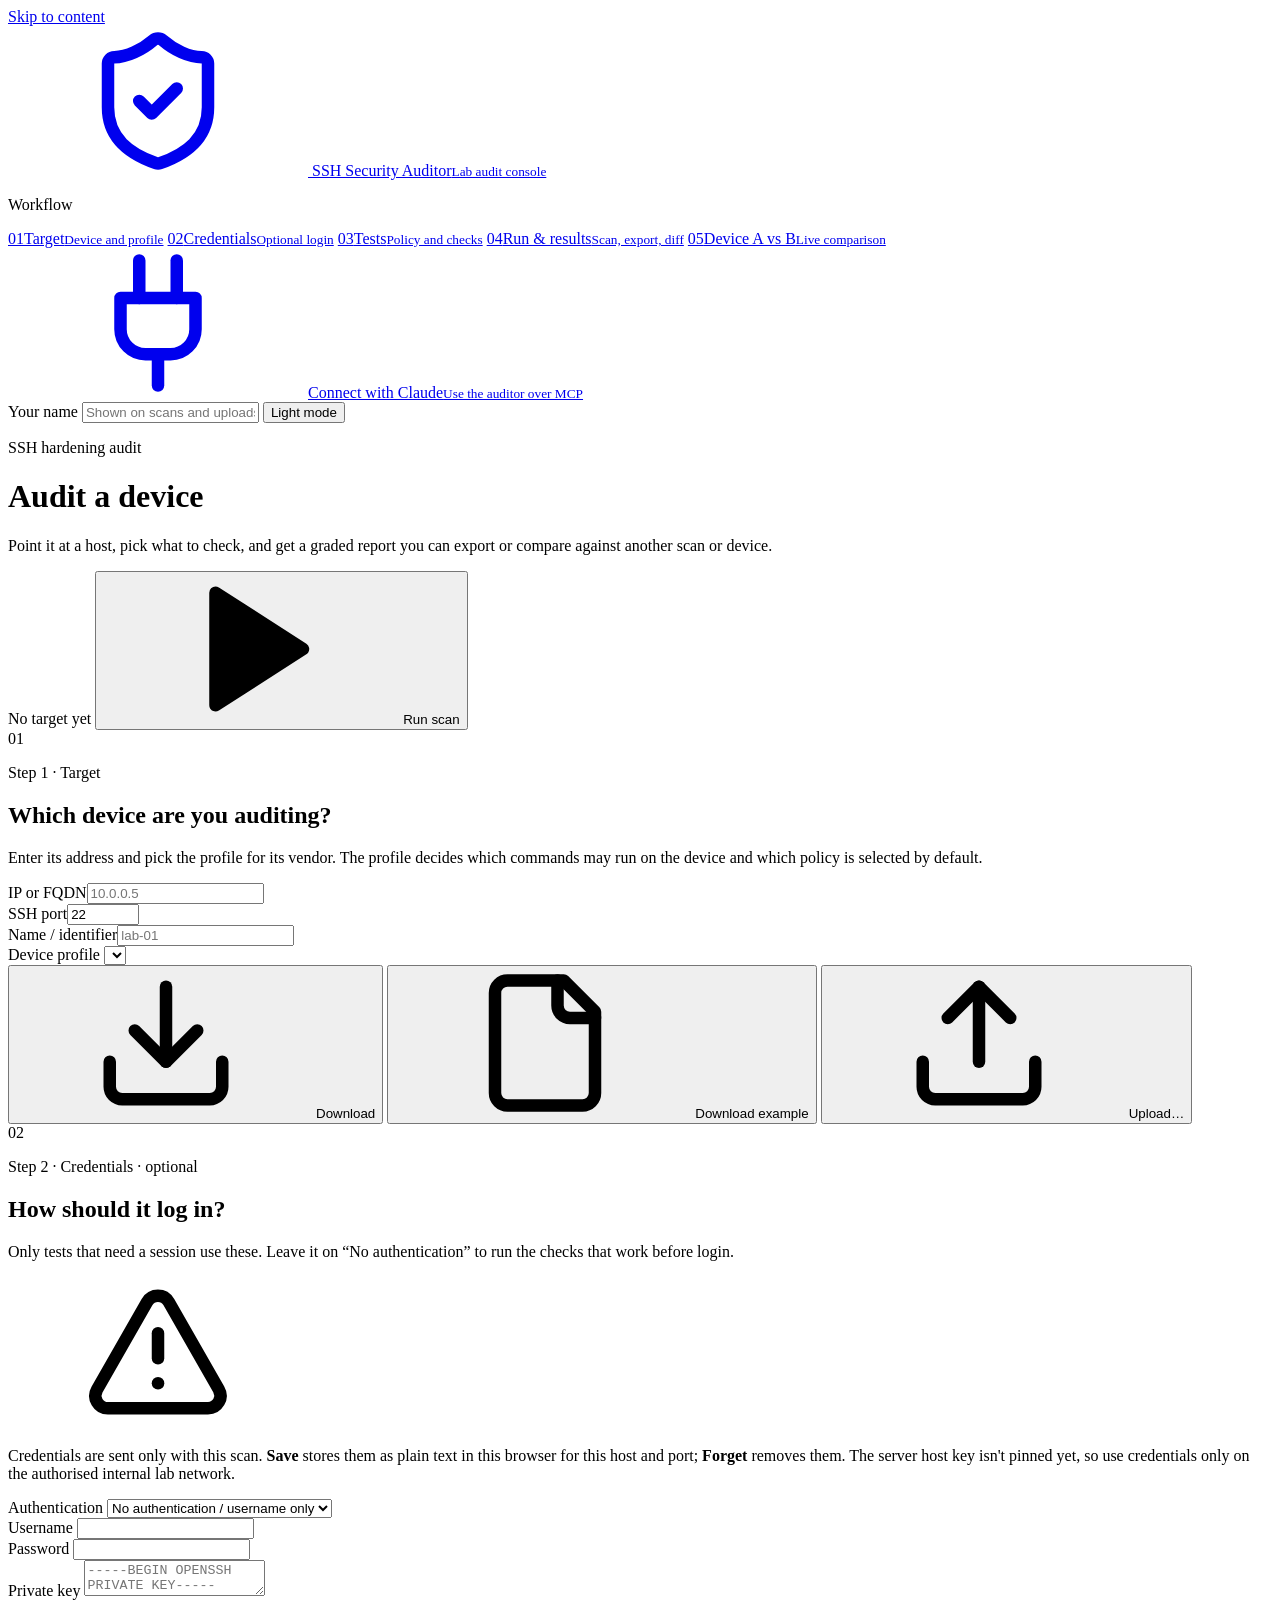
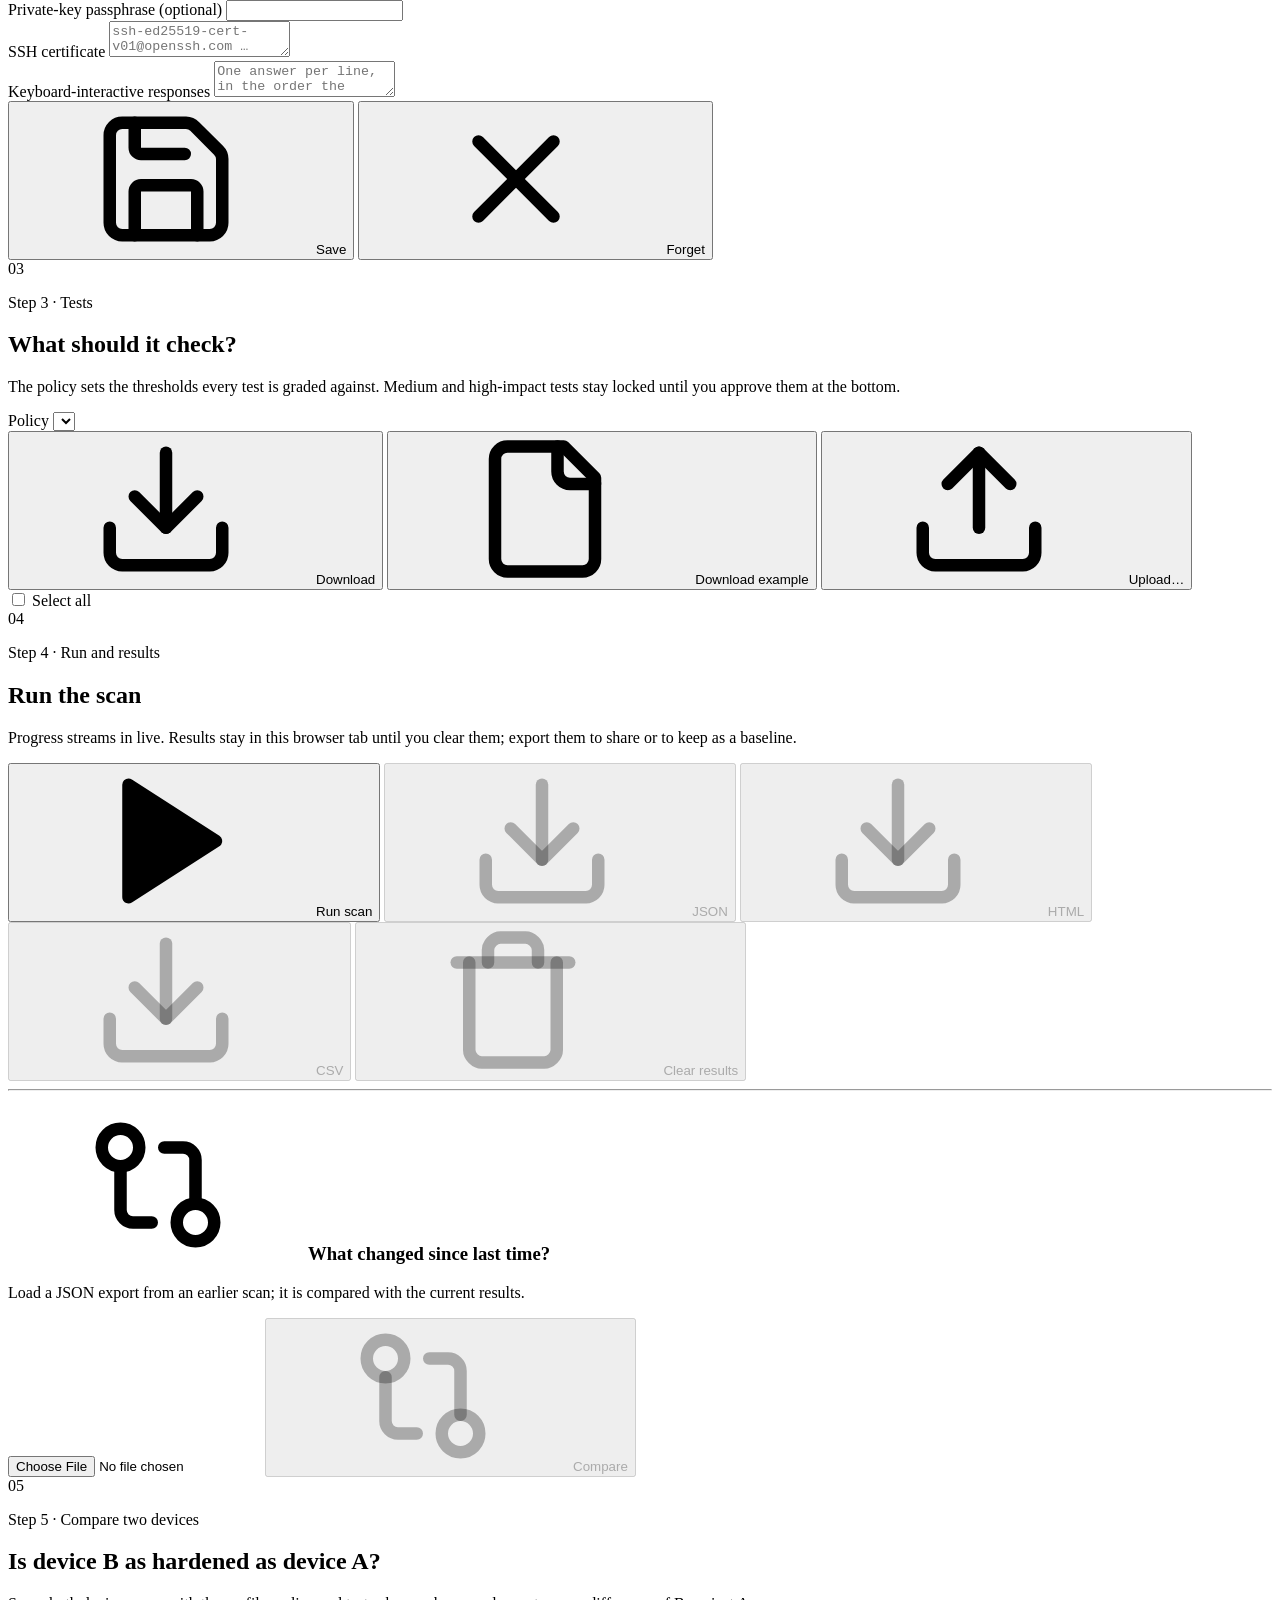
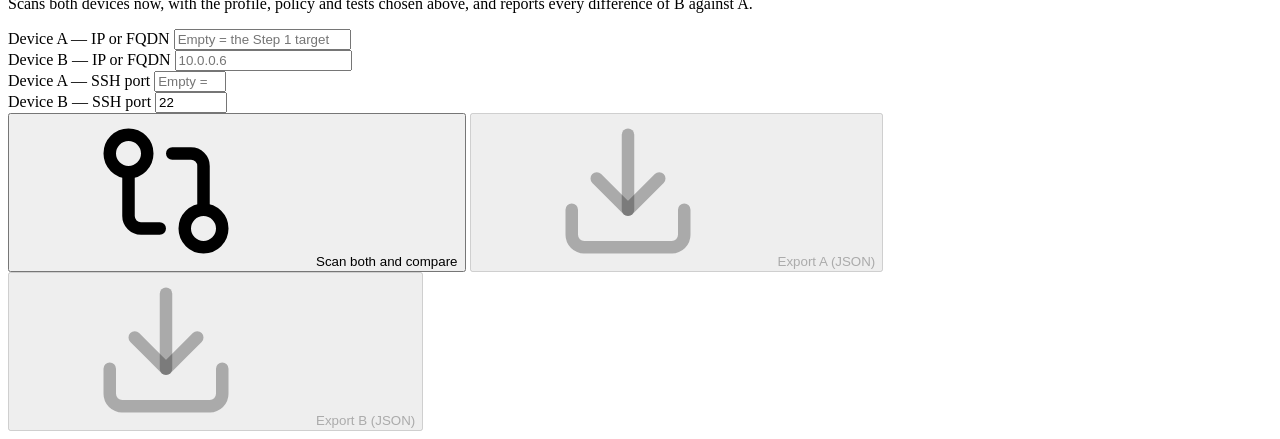
==== commit c0ae610b: "naal2" ====
--- a/ssh_auditor/web/static/index.html
+++ b/ssh_auditor/web/static/index.html
@@ -100,11 +100,6 @@
             </div>
             <div class="muted" id="profileMsg"></div>
           </div>
-          <div class="row">
-            <div><label for="model">Model</label><input id="model" placeholder="Filled in automatically if the profile can detect it"></div>
-            <div><label for="firmware">Firmware</label><input id="firmware" placeholder="Filled in automatically if the profile can detect it"></div>
-          </div>
-          <label for="tags">Tags</label><input id="tags" placeholder="lab, regression, rack-2 (comma separated)">
         </div>
       </section>
 
@@ -176,7 +171,7 @@
             <p class="kick">Step 3 · Tests</p>
             <h2 id="h-tests">What should it check?</h2>
             <p class="help">The policy sets the thresholds every test is graded against. Medium and
-            high-impact tests start unchecked and only run after you approve them.</p>
+            high-impact tests stay locked until you approve them at the bottom.</p>
           </div>
         </header>
         <div class="panel-body">
@@ -195,10 +190,17 @@
           </div>
           <div class="bar">
             <label class="check"><input type="checkbox" id="selall"> Select all</label>
+          </div>
+          <div id="tests"></div>
+          <div class="tgroup risky" id="riskyGroup" hidden>
+            <h3 class="tgh"><svg class="ico" aria-hidden="true"><use href="#i-alert"/></svg>Medium and high impact</h3>
+            <p class="muted">These try failed logins on purpose or open several sessions, which can trigger
+            lockouts or alerts on the device.</p>
             <label class="check risk"><input type="checkbox" id="confirmImpact">
               I approve medium/high-impact tests</label>
-          </div>
-          <div class="tests" id="tests"></div>
+            <p class="muted" id="riskyHint"></p>
+            <div class="tests" id="testsRisky"></div>
+          </div>
         </div>
       </section>
 
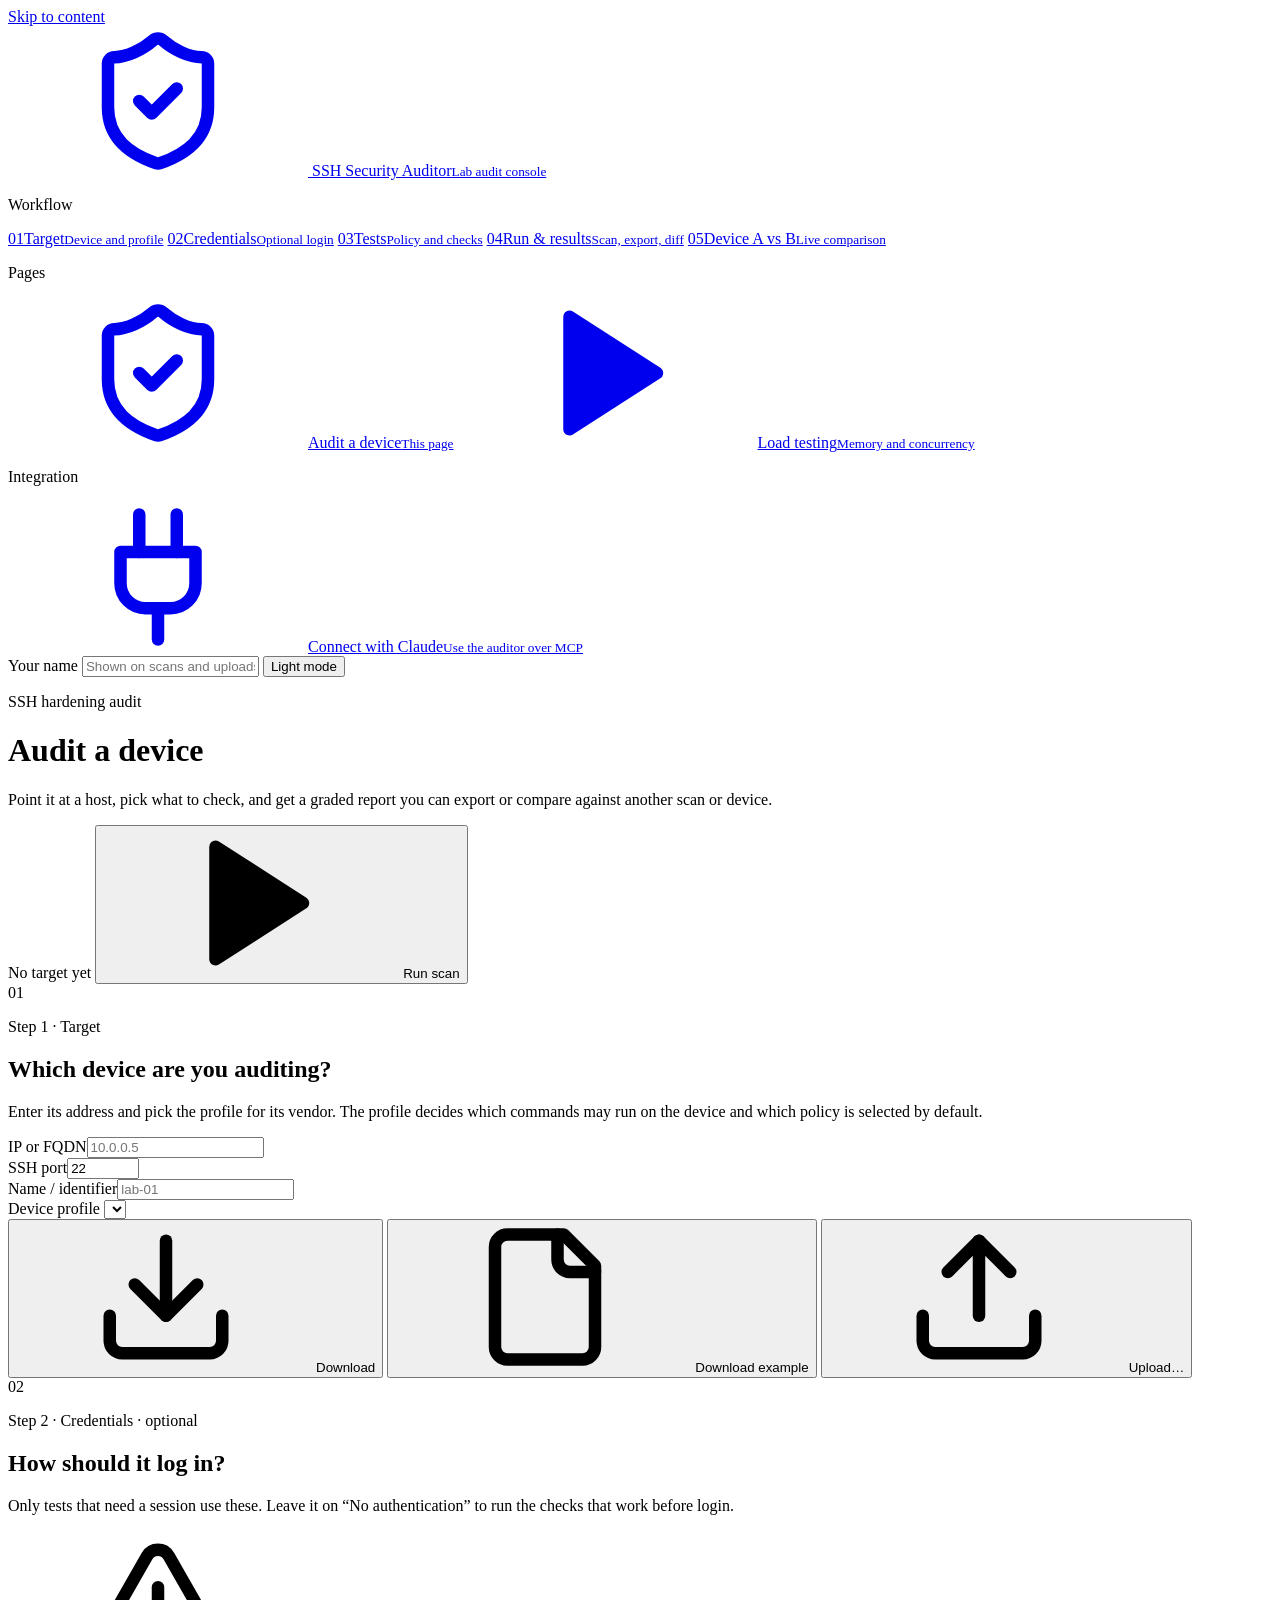
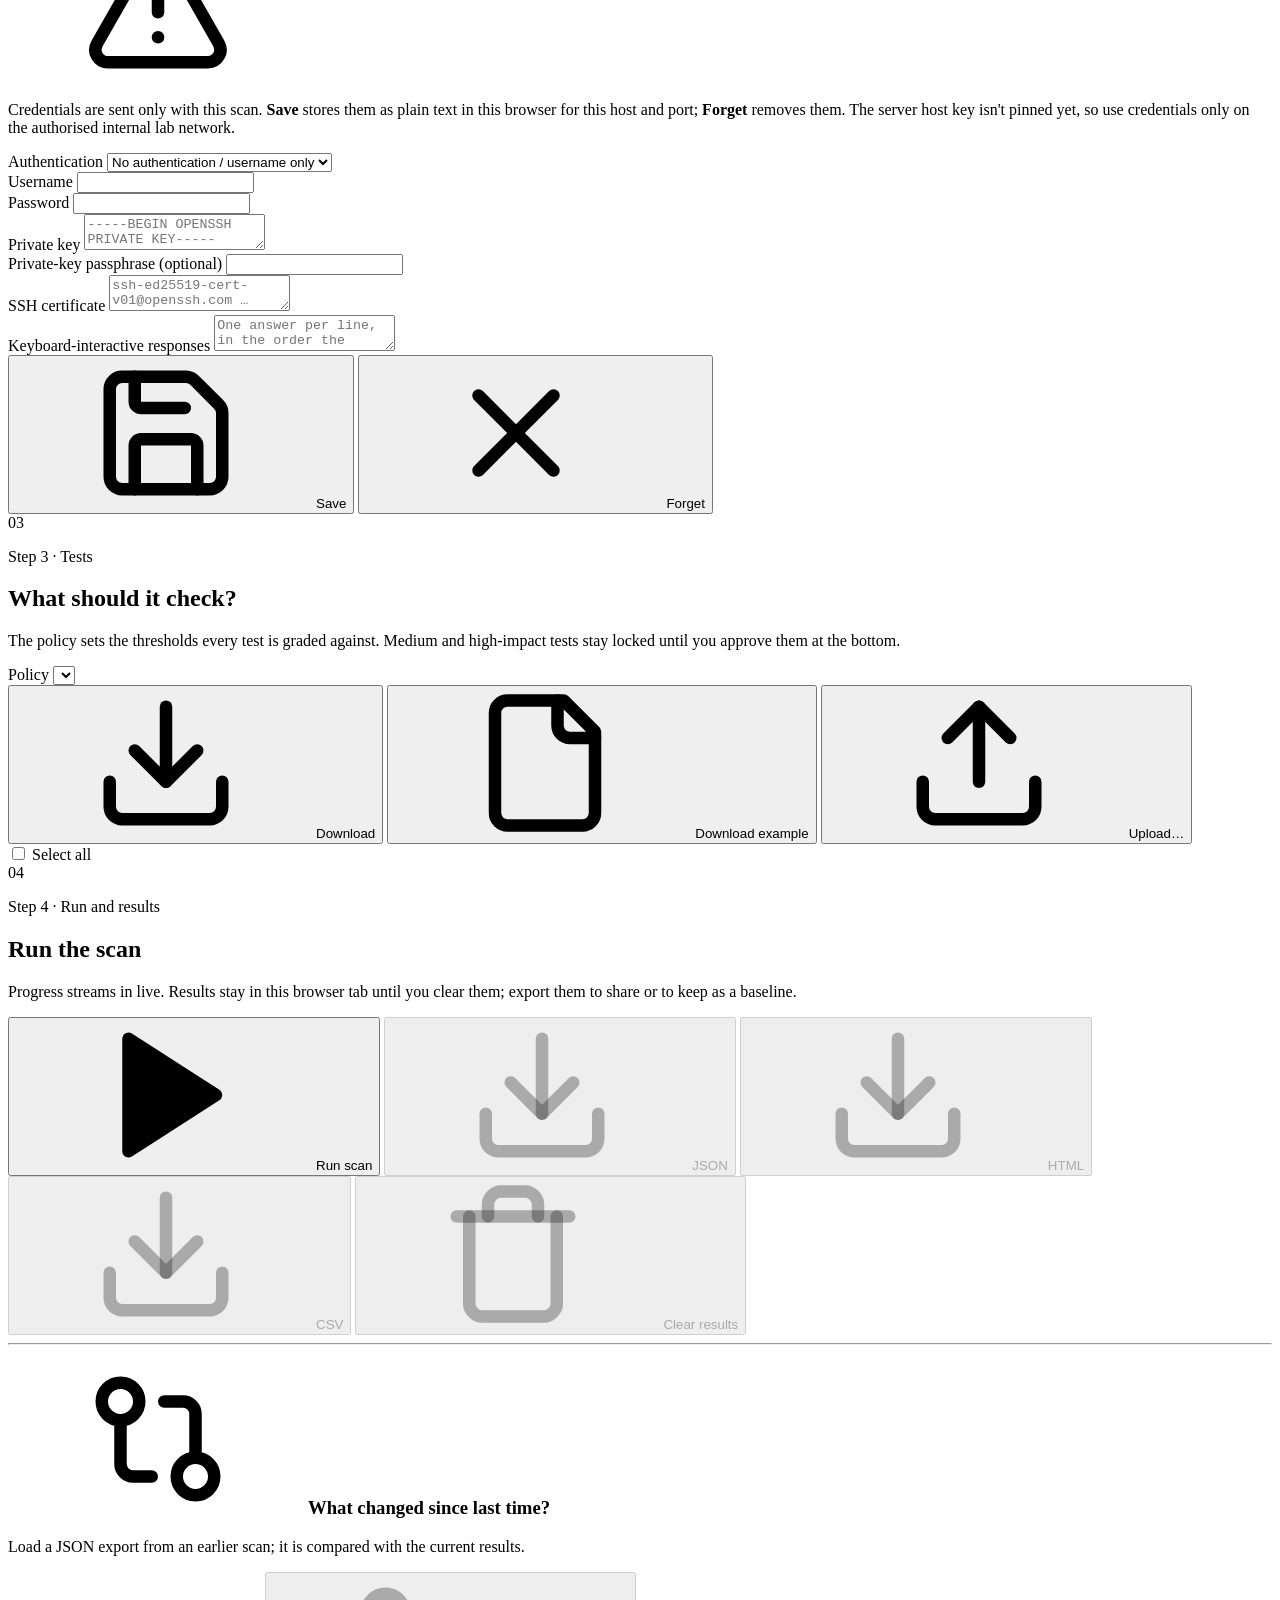
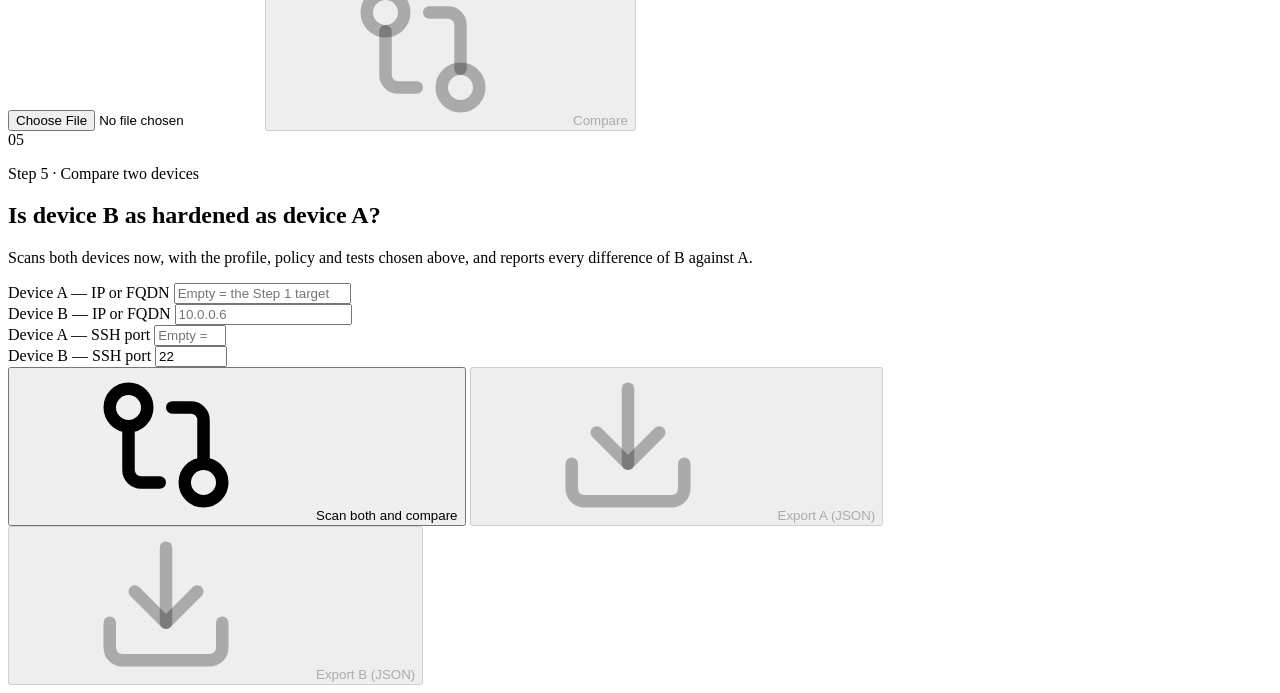
==== commit a6913aa5: "naal2" ====
--- a/ssh_auditor/web/static/index.html
+++ b/ssh_auditor/web/static/index.html
@@ -46,6 +46,12 @@
       </div>
     </nav>
     <div class="side-foot">
+      <p class="nav-label">Pages</p>
+      <div class="nav pagenav">
+        <a href="/" aria-current="true"><svg class="ico"><use href="#i-shield"/></svg><span class="t">Audit a device<small>This page</small></span></a>
+        <a href="/load.html"><svg class="ico"><use href="#i-play"/></svg><span class="t">Load testing<small>Memory and concurrency</small></span></a>
+      </div>
+      <p class="nav-label">Integration</p>
       <div class="nav">
         <a class="navlink-claude" href="/claude.html"><svg class="ico"><use href="#i-plug"/></svg><span class="t">Connect with Claude<small>Use the auditor over MCP</small></span></a>
       </div>
@@ -278,6 +284,7 @@
     </main>
   </div>
   <script src="/theme.js"></script>
+  <script src="/core.js"></script>
   <script src="/app.js"></script>
   <script src="/ui.js"></script>
 </body>
